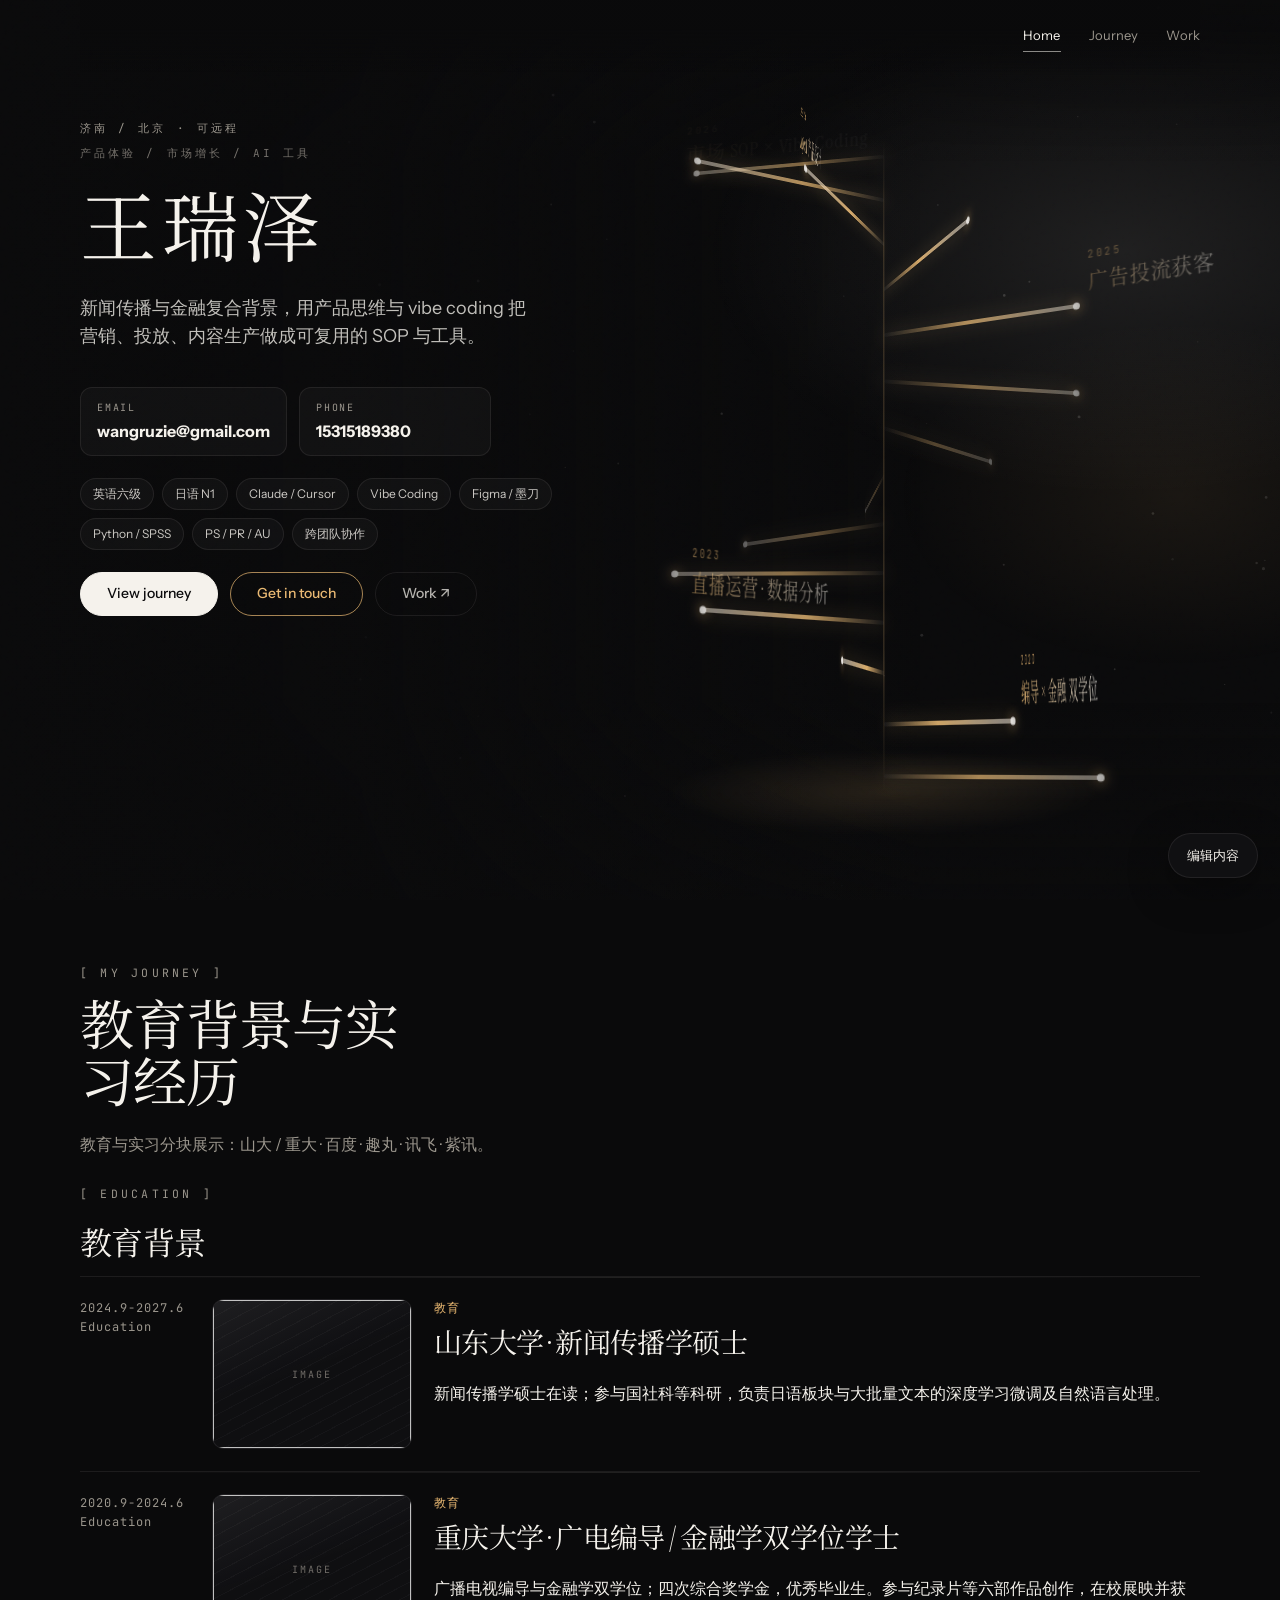
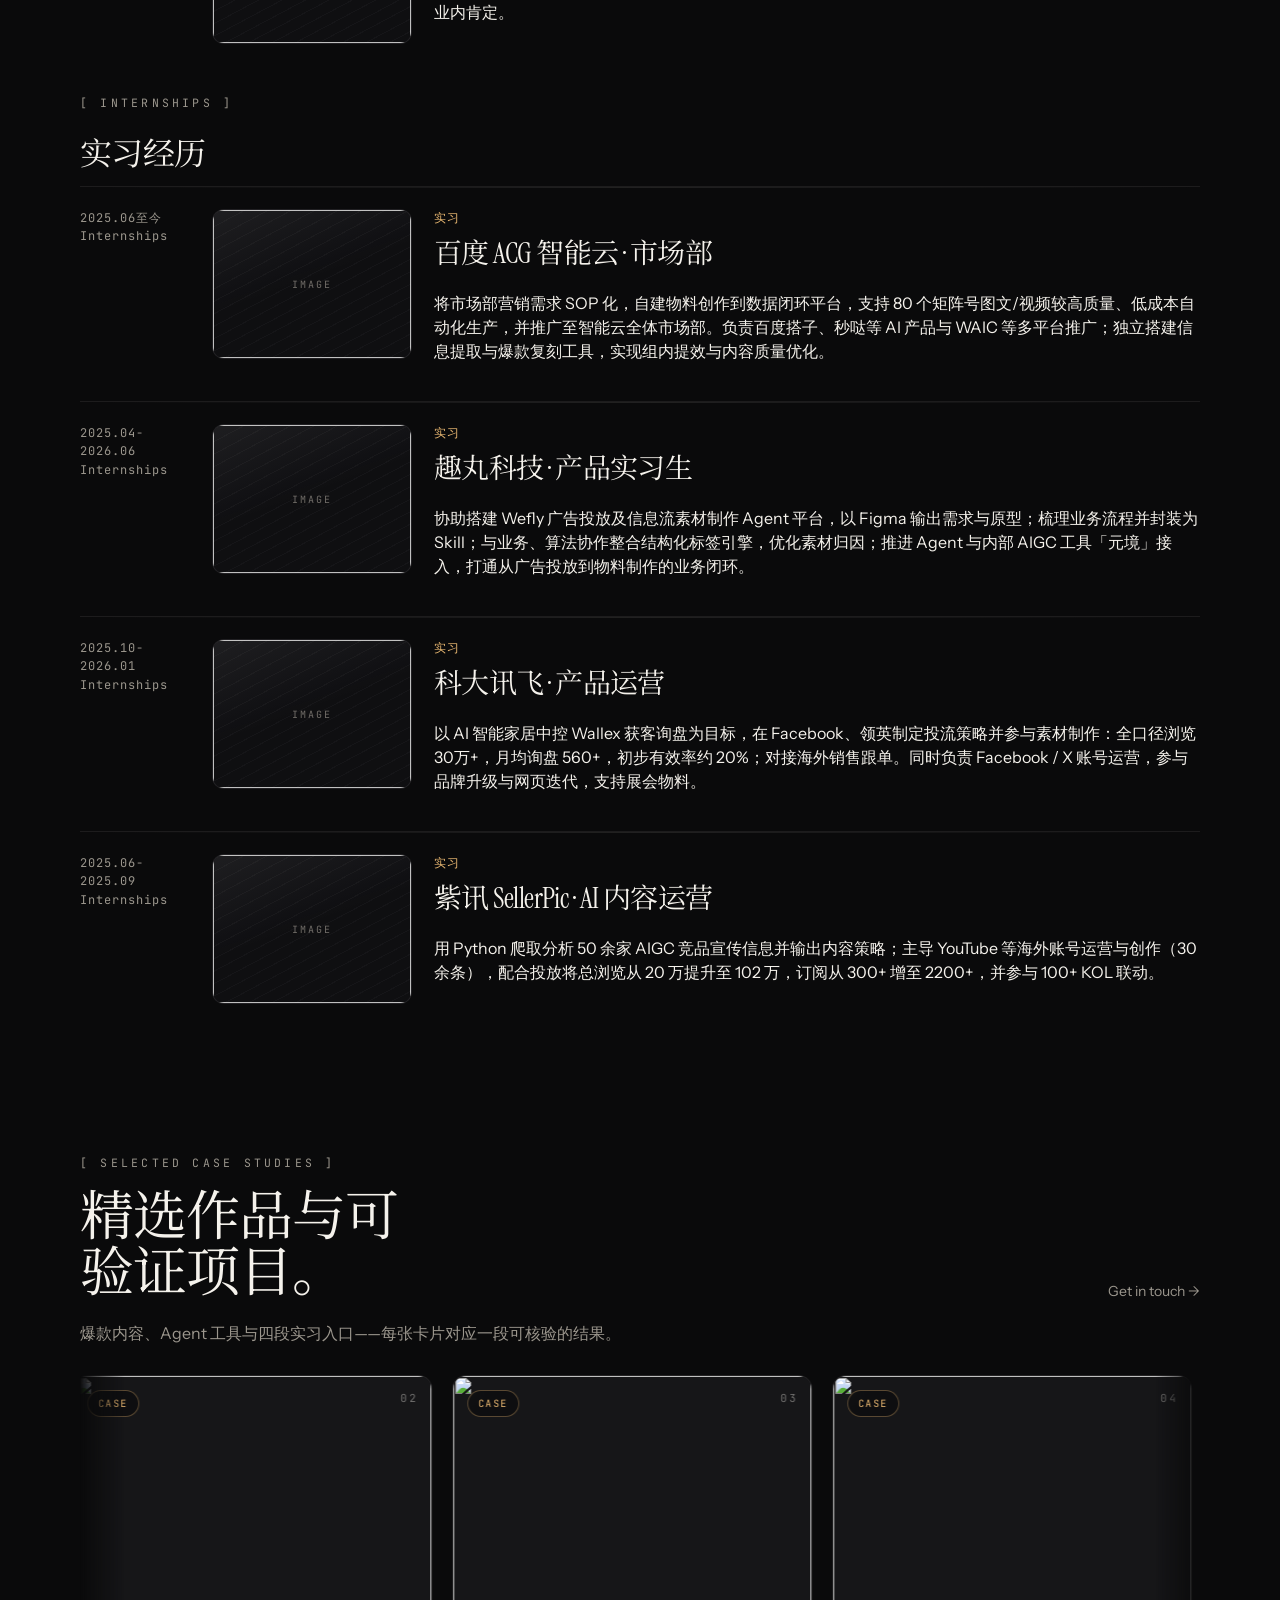
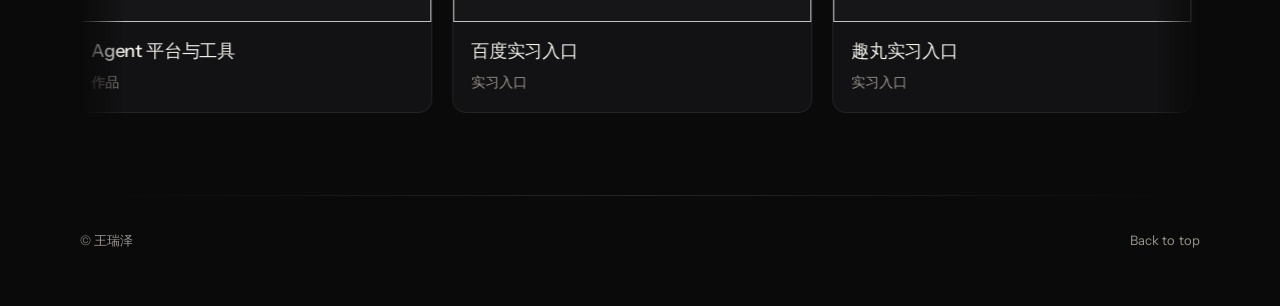
==== index.html @ 206a521f "Polish card hierarchy and streamline portfolio chrome. Simplify work cards to keep only title and ro" ====
<!doctype html>
<html lang="zh-CN">
  <head>
    <meta charset="utf-8">
    <meta name="viewport" content="width=device-width, initial-scale=1">
    <title>王瑞泽 · Portfolio</title>
    <meta name="description" content="王瑞泽个人简历与精选作品 — 产品 / 市场 / AI 内容。">
    <link rel="icon" type="image/png" href="assets/logo/wd-logo.png">
    <link rel="preconnect" href="https://fonts.googleapis.com">
    <link rel="preconnect" href="https://fonts.gstatic.com" crossorigin>
    <link href="https://fonts.googleapis.com/css2?family=Instrument+Sans:wght@400;500;600&family=Instrument+Serif:ital@0;1&family=JetBrains+Mono:wght@400;500&family=Noto+Serif+SC:wght@400;500;600&display=swap" rel="stylesheet">
    <link rel="stylesheet" href="assets/css/surendar.css?v=20260720-r7">
  </head>
  <body class="sx-skin">
    <div class="sx-grain" aria-hidden="true"></div>
    <div class="sx-mist" data-parallax-mist aria-hidden="true"></div>
    <canvas class="sx-dust" data-dust-canvas aria-hidden="true"></canvas>

    <a class="sx-skip" href="#main">Skip to content</a>

    <header class="sx-header">
      <nav class="sx-nav" aria-label="Primary" data-primary-nav>
        <a href="#home">Home</a>
        <a href="#journey" data-nav-module="journey">Journey</a>
        <a href="#work" data-nav-module="work">Work</a>
      </nav>
    </header>

    <main id="main">
      <section class="sx-hero" id="home" data-hero-stage data-module="home">
        <div class="sx-hero-field" aria-hidden="true">
          <div class="sx-hero-fade"></div>
          <div class="sx-spiral" data-spiral></div>
        </div>

        <div class="sx-hero-inner">
          <div class="sx-hero-copy">
            <div class="sx-meta hero-in" style="--i:0">
              <span class="sx-eyebrow" data-site-location data-edit-text="location">济南 / 北京 · 可远程</span>
              <span class="sx-eyebrow sx-eyebrow-faint" data-site-focus data-edit-text="focus">产品体验 / 市场增长 / AI 工具</span>
            </div>
            <h1 class="sx-name is-single hero-in" style="--i:1" data-hero-name>
              <span class="sx-name-line is-bright" data-name-first data-edit-text="nameFirst">王瑞泽</span>
            </h1>
            <p class="sx-lead hero-in" style="--i:2" data-site-intro data-edit-text="intro">
              新闻传播与金融复合背景，用产品思维与 vibe coding 把营销、投放、内容生产做成可复用的 SOP 与工具。
            </p>
            <div class="sx-hero-contact hero-in" style="--i:3">
              <a class="sx-contact-chip" data-mail-card href="mailto:wangruzie@gmail.com">
                <span>Email</span>
                <strong data-site-email data-edit-text="email">wangruzie@gmail.com</strong>
              </a>
              <a class="sx-contact-chip" data-phone-card href="tel:15315189380">
                <span>Phone</span>
                <strong data-site-phone data-edit-text="phone">15315189380</strong>
              </a>
            </div>
            <div class="sx-hero-skills hero-in" style="--i:4">
              <div class="sx-tags" data-resume-tags></div>
            </div>
            <div class="sx-cta-row hero-in" style="--i:5">
              <a class="sx-btn primary" href="#journey">View journey</a>
              <a class="sx-btn gold" href="mailto:wangruzie@gmail.com" data-mail-cta>Get in touch</a>
              <a class="sx-btn ghost" href="#work">Work ↗</a>
            </div>
          </div>
        </div>
      </section>

      <section class="sx-section" id="journey" data-module="journey">
        <div class="sx-section-head reveal">
          <p class="sx-bracket">[ My journey ]</p>
          <h2 class="sx-h2">教育背景与实习经历</h2>
          <p class="sx-section-lead">教育与实习分块展示：山大 / 重大 · 百度 · 趣丸 · 讯飞 · 紫讯。</p>
        </div>

        <div class="journey-block reveal" data-journey-block="education">
          <div class="journey-block-head">
            <p class="sx-bracket">[ Education ]</p>
            <h3 class="journey-block-title">教育背景</h3>
          </div>
          <ol class="sx-journey" data-journey="education"></ol>
        </div>

        <div class="journey-block reveal delay-1" data-journey-block="experience">
          <div class="journey-block-head">
            <p class="sx-bracket">[ Internships ]</p>
            <h3 class="journey-block-title">实习经历</h3>
          </div>
          <ol class="sx-journey" data-journey="experience"></ol>
        </div>
      </section>

      <section class="sx-section" id="work" data-module="work">
        <div class="sx-section-head reveal">
          <p class="sx-bracket">[ Selected case studies ]</p>
          <div class="sx-section-head-row">
            <h2 class="sx-h2" data-edit-text="workTitle">精选作品与可验证项目。</h2>
            <a class="sx-text-link" href="mailto:wangruzie@gmail.com" data-mail-cta>Get in touch →</a>
          </div>
          <p class="sx-section-lead" data-edit-text="workLead">
            爆款内容、Agent 工具与四段实习入口——每张卡片对应一段可核验的结果。
          </p>
        </div>
        <div class="case-marquee" data-case-marquee>
          <div class="case-grid case-track" data-case-grid></div>
        </div>
        <div class="case-edit-bar" data-case-edit-bar hidden>
          <button type="button" class="edit-fab" data-add-case>+ 新增项目卡片</button>
        </div>
      </section>
    </main>

    <footer class="sx-footer">
      <span>© <span data-site-name>王瑞泽</span></span>
      <a href="#home">Back to top</a>
    </footer>

    <input type="file" accept="image/*" hidden data-file-input>

    <script src="https://cdn.jsdelivr.net/npm/lenis@1.1.18/dist/lenis.min.js"></script>
    <script src="assets/js/data.js?v=20260720-r8"></script>
    <script src="assets/js/editor.js?v=20260720-r8"></script>
    <script src="assets/js/spiral-hero.js?v=20260720-r8"></script>
    <script src="assets/js/surendar.js?v=20260720-r8"></script>
  </body>
</html>
---- assets/css/surendar.css ----
/* Surendar Selvaraj — high-fidelity dark editorial resume shell */
:root {
  --sx-bg: #0a0a0b;
  --sx-bg-elev: #121214;
  --sx-fg: #f5f2ec;
  --sx-fg-dim: #8a8680;
  --sx-muted: #9b968d;
  --sx-line: rgba(245, 242, 236, 0.08);
  --sx-gold: #e9b872;
  --sx-ease: cubic-bezier(0.22, 1, 0.36, 1);
  --sx-sans: "Instrument Sans", ui-sans-serif, system-ui, sans-serif;
  --sx-serif: "Instrument Serif", "Noto Serif SC", "Songti SC", Georgia, serif;
  --sx-serif-cn: "Instrument Serif", "Noto Serif SC", "Songti SC", serif;
  --sx-mono: "JetBrains Mono", ui-monospace, monospace;
  --max: 1120px;
}

* { box-sizing: border-box; }

html {
  scroll-behavior: smooth;
  background: var(--sx-bg);
}

body.sx-skin {
  margin: 0;
  min-height: 100vh;
  color: var(--sx-fg);
  font-family: var(--sx-sans);
  font-size: 16px;
  line-height: 1.5;
  background: var(--sx-bg);
  overflow-x: hidden;
}

.sx-grain {
  position: fixed;
  inset: 0;
  pointer-events: none;
  z-index: 2;
  opacity: 0.045;
  background-image: url("data:image/svg+xml,%3Csvg viewBox='0 0 200 200' xmlns='http://www.w3.org/2000/svg'%3E%3Cfilter id='n'%3E%3CfeTurbulence type='fractalNoise' baseFrequency='0.85' numOctaves='4' stitchTiles='stitch'/%3E%3C/filter%3E%3Crect width='100%25' height='100%25' filter='url(%23n)'/%3E%3C/svg%3E");
  mix-blend-mode: overlay;
}

.sx-mist {
  position: fixed;
  inset: 0;
  pointer-events: none;
  z-index: 0;
  background:
    radial-gradient(ellipse 55% 45% at 88% 28%, rgba(245, 242, 236, 0.09), transparent 60%),
    radial-gradient(ellipse 40% 35% at 92% 55%, rgba(233, 184, 114, 0.07), transparent 55%);
}

.sx-dust {
  position: fixed;
  inset: 0;
  width: 100%;
  height: 100%;
  pointer-events: none;
  z-index: 1;
  opacity: 0.55;
}

.sx-skip {
  position: absolute;
  left: -999px;
  top: 0;
  background: var(--sx-fg);
  color: #111;
  padding: 8px 12px;
  z-index: 100;
}
.sx-skip:focus { left: 12px; top: 12px; }

.sx-header {
  position: fixed;
  inset: 0 0 auto 0;
  z-index: 40;
  display: flex;
  align-items: center;
  justify-content: flex-end;
  gap: 24px;
  width: min(var(--max), calc(100vw - 64px));
  margin: 0 auto;
  padding: 26px 0;
  background: linear-gradient(180deg, rgba(10, 10, 11, 0.94) 40%, rgba(10, 10, 11, 0));
  pointer-events: none;
}

.sx-header > * { pointer-events: auto; }

.sx-nav {
  display: flex;
  gap: 28px;
}

.sx-nav a,
.sx-footer a {
  color: var(--sx-muted);
  text-decoration: none;
  font-size: 13px;
  letter-spacing: 0.01em;
  transition: color 220ms var(--sx-ease);
}

.sx-nav a {
  position: relative;
}

.sx-nav a::after {
  content: "";
  position: absolute;
  left: 0;
  right: 0;
  bottom: -6px;
  height: 1px;
  background: currentColor;
  transform: scaleX(0);
  transform-origin: left center;
  transition: transform 320ms var(--sx-ease);
  opacity: 0.55;
}

.sx-nav a:hover,
.sx-footer a:hover,
.sx-nav a.is-active {
  color: var(--sx-fg);
}

.sx-nav a:hover::after,
.sx-nav a.is-active::after {
  transform: scaleX(1);
}

main { position: relative; z-index: 1; }

/* —— Hero (full-bleed Surendar field) —— */
.sx-hero {
  position: relative;
  width: 100%;
  min-height: 100vh;
  min-height: 100dvh;
  padding: 0;
  display: block;
  overflow: hidden;
}

.sx-hero-field {
  position: absolute;
  inset: 0;
  z-index: 0;
  pointer-events: none;
}

.sx-hero-canvas,
.sx-hero-photo,
.sx-hero-fade {
  position: absolute;
  inset: 0;
  width: 100%;
  height: 100%;
}

.sx-hero-canvas {
  z-index: 1;
}

.sx-hero-photo {
  z-index: 2;
  opacity: 0;
  background-size: cover;
  background-position: 68% 40%;
  filter: grayscale(0.2) contrast(1.08);
  pointer-events: none;
}

.sx-hero-lens {
  position: absolute;
  left: 0;
  top: 0;
  z-index: 3;
  border-radius: 50%;
  border: 1.5px solid var(--sx-gold);
  box-shadow:
    0 0 0 1px rgba(10, 10, 11, 0.35),
    0 0 36px rgba(233, 184, 114, 0.22);
  opacity: 0;
  pointer-events: none;
  will-change: transform, width, height, opacity;
}

.sx-hero-fade {
  z-index: 4;
  background:
    linear-gradient(90deg, var(--sx-bg) 0%, rgba(10, 10, 11, 0.88) 28%, rgba(10, 10, 11, 0.35) 52%, transparent 72%),
    linear-gradient(180deg, rgba(10, 10, 11, 0.5) 0%, transparent 18%, transparent 78%, rgba(10, 10, 11, 0.55) 100%);
  pointer-events: none;
}

/* —— Spiral staircase hero object —— */
.sx-spiral {
  position: absolute;
  right: 4vw;
  top: 50%;
  transform: translateY(-50%);
  width: min(54vw, 760px);
  height: min(90vh, 880px);
  z-index: 5;
  perspective: 1400px;
  pointer-events: none;
}

body.is-editing .sx-spiral {
  pointer-events: auto;
  z-index: 8;
}

.spiral-scene {
  position: absolute;
  inset: 0;
  transform-style: preserve-3d;
  transform: rotateX(12deg);
}

.spiral-axis {
  position: absolute;
  left: 50%;
  top: 9%;
  bottom: 9%;
  width: 1px;
  transform: translateX(-0.5px);
  background: linear-gradient(180deg, transparent, rgba(233, 184, 114, 0.35) 18%, rgba(233, 184, 114, 0.35) 82%, transparent);
}

.spiral-base {
  position: absolute;
  left: 50%;
  bottom: 4%;
  width: 62%;
  height: 10%;
  transform: translateX(-50%);
  border-radius: 50%;
  background: radial-gradient(ellipse at center, rgba(233, 184, 114, 0.12), transparent 68%);
  filter: blur(2px);
}

.spiral-step {
  position: absolute;
  left: 50%;
  top: 50%;
  transform-style: preserve-3d;
  transform-origin: left center;
  will-change: transform, opacity;
}

.spiral-tread {
  position: relative;
  width: clamp(120px, 13vw, 180px);
  height: 4px;
  border-radius: 3px;
  background: linear-gradient(90deg, rgba(245, 242, 236, 0.05), rgba(233, 184, 114, 0.92) 45%, rgba(245, 242, 236, 0.55));
  box-shadow: 0 0 18px rgba(233, 184, 114, 0.3);
}

.spiral-tread::after {
  content: "";
  position: absolute;
  right: -3px;
  top: 50%;
  width: 7px;
  height: 7px;
  border-radius: 50%;
  transform: translateY(-50%);
  background: rgba(245, 242, 236, 0.9);
  box-shadow: 0 0 12px rgba(233, 184, 114, 0.8);
}

.spiral-label {
  position: absolute;
  bottom: 8px;
  margin-left: 12px;
  display: grid;
  gap: 3px;
  white-space: nowrap;
  transform-origin: left bottom;
  will-change: transform, opacity;
  pointer-events: none;
}

body.is-editing .spiral-label {
  pointer-events: auto;
  cursor: text;
}

body.is-editing [data-edit-keyword] {
  outline: 1px dashed rgba(233, 184, 114, 0.45);
  outline-offset: 3px;
  border-radius: 4px;
  min-width: 1.5em;
  caret-color: var(--sx-gold);
}

.spiral-year {
  font-family: var(--sx-mono);
  font-size: 11px;
  letter-spacing: 0.24em;
  color: var(--sx-gold);
}

.spiral-word {
  font-family: var(--sx-serif-cn);
  font-size: clamp(16px, 1.7vw, 22px);
  letter-spacing: 0.04em;
  color: var(--sx-fg);
}

/* —— Keyword FX (ported from vue-bits) —— */
/* ShinyText: gold shine sweep */
.fx-shiny {
  background-image: linear-gradient(120deg, rgba(245, 242, 236, 0.55) 0%, rgba(245, 242, 236, 0.55) 38%, #ffe9c4 50%, rgba(245, 242, 236, 0.55) 62%, rgba(245, 242, 236, 0.55) 100%);
  background-size: 200% auto;
  -webkit-background-clip: text;
  background-clip: text;
  -webkit-text-fill-color: transparent;
  color: transparent;
  animation: fx-shine 3.2s linear infinite;
  animation-delay: calc(var(--fx-i, 0) * 0.35s);
}

@keyframes fx-shine {
  0% { background-position: 150% center; }
  100% { background-position: -50% center; }
}

/* BlurText: staggered blur-in (triggered by .is-in from JS) */
.fx-blur {
  opacity: 0;
  filter: blur(10px);
  transform: translateY(-10px);
  transition: opacity 700ms var(--sx-ease), filter 700ms var(--sx-ease), transform 700ms var(--sx-ease);
}
.fx-blur.is-in {
  opacity: 1;
  filter: blur(0);
  transform: translateY(0);
}

/* DecryptedText: scramble handled in JS; keep mono-ish rhythm while decoding */
.fx-decrypt {
  font-variant-numeric: tabular-nums;
}

/* GradientText: flowing gradient fill */
.fx-gradient {
  background-image: linear-gradient(90deg, #e9b872, #f5f2ec, #9b968d, #e9b872);
  background-size: 300% 100%;
  -webkit-background-clip: text;
  background-clip: text;
  -webkit-text-fill-color: transparent;
  color: transparent;
  animation: fx-flow 6s linear infinite;
  animation-delay: calc(var(--fx-i, 0) * 0.4s);
}

@keyframes fx-flow {
  0% { background-position: 0% center; }
  100% { background-position: 300% center; }
}

@media (max-width: 900px) {
  .sx-spiral { display: none; }
}

.sx-hero-inner {
  position: relative;
  z-index: 5;
  width: min(var(--max), calc(100vw - 64px));
  margin: 0 auto;
  min-height: auto;
  padding: 120px 0 48px;
  display: flex;
  align-items: center;
  pointer-events: none;
}

.sx-hero-copy {
  max-width: 34rem;
  pointer-events: auto;
}

.sx-meta {
  margin: 0 0 28px;
  display: flex;
  flex-direction: column;
  gap: 8px;
  max-width: 22rem;
}

.sx-eyebrow {
  color: var(--sx-muted);
  font-family: var(--sx-mono);
  font-size: 11px;
  letter-spacing: 0.28em;
  text-transform: uppercase;
  line-height: 1.55;
}

.sx-eyebrow-faint {
  color: rgba(155, 150, 141, 0.72);
}

.sx-name {
  margin: 0 0 24px;
  font-family: var(--sx-serif-cn);
  font-size: clamp(3rem, 7vw, 6.4rem);
  font-weight: 400;
  letter-spacing: -0.02em;
  line-height: 0.92;
}

.sx-name.is-single {
  font-size: clamp(2.9rem, 6vw, 5.6rem);
  letter-spacing: 0.06em;
  line-height: 1.05;
}

.sx-name-line {
  display: block;
}

.sx-name-line.is-bright {
  color: var(--sx-fg);
}

.sx-name-line.is-muted {
  color: var(--sx-muted);
}

.sx-name .char {
  display: inline-block;
  transform: translateY(1em);
  opacity: 0;
  filter: blur(8px);
  transition:
    transform 850ms var(--sx-ease),
    opacity 850ms var(--sx-ease),
    filter 850ms var(--sx-ease);
  transition-delay: calc(var(--char-i, 0) * 45ms + 160ms);
}

.sx-name.is-ready .char {
  transform: none;
  opacity: 1;
  filter: blur(0);
}

.sx-name-line.is-bright .char {
  color: var(--sx-fg);
}

.sx-name-line.is-muted .char {
  color: var(--sx-muted);
}

.sx-lead {
  margin: 0 0 36px;
  max-width: 36rem;
  color: rgba(245, 242, 236, 0.78);
  font-size: 18px;
  line-height: 1.55;
  text-wrap: balance;
}

.sx-upload-hero {
  position: absolute !important;
  right: 24px;
  bottom: 28px;
  left: auto !important;
  transform: none !important;
  pointer-events: auto;
  z-index: 6;
}

.hero-in {
  opacity: 0;
  transform: translateY(28px);
  filter: blur(6px);
  animation: hero-in 0.95s var(--sx-ease) forwards;
  animation-delay: calc(var(--i, 0) * 100ms + 60ms);
}

@keyframes hero-in {
  to {
    opacity: 1;
    transform: none;
    filter: blur(0);
  }
}

.sx-cta-row {
  display: flex;
  flex-wrap: wrap;
  gap: 12px;
  margin-bottom: 28px;
}

.sx-hero-contact {
  display: flex;
  flex-wrap: wrap;
  gap: 12px;
  margin: 0 0 22px;
}

.sx-contact-chip {
  display: grid;
  gap: 4px;
  min-width: 12rem;
  padding: 12px 16px;
  border: 1px solid var(--sx-line);
  border-radius: 12px;
  background: rgba(245, 242, 236, 0.03);
  color: inherit;
  text-decoration: none;
  transition:
    border-color 280ms var(--sx-ease),
    transform 280ms var(--sx-ease),
    background 280ms var(--sx-ease);
}

.sx-contact-chip:hover {
  border-color: rgba(233, 184, 114, 0.45);
  background: rgba(245, 242, 236, 0.05);
  transform: translateY(-2px);
}

.sx-contact-chip span {
  font-family: var(--sx-mono);
  font-size: 10px;
  letter-spacing: 0.18em;
  text-transform: uppercase;
  color: var(--sx-muted);
}

.sx-hero-skills {
  margin: 0 0 22px;
}

.sx-hero-skills .sx-tags {
  gap: 8px;
}

.sx-hero-skills .sx-tags span {
  font-size: 12px;
  color: rgba(245, 242, 236, 0.82);
  border: 1px solid var(--sx-line);
  border-radius: 999px;
  padding: 6px 12px;
  background: rgba(245, 242, 236, 0.03);
}

.sx-btn {
  display: inline-flex;
  align-items: center;
  justify-content: center;
  min-height: 44px;
  padding: 0 26px;
  border-radius: 999px;
  border: 1px solid var(--sx-line);
  text-decoration: none;
  font-size: 14px;
  font-weight: 500;
  color: var(--sx-fg);
  transition:
    transform 280ms var(--sx-ease),
    background 280ms var(--sx-ease),
    border-color 280ms var(--sx-ease),
    box-shadow 280ms var(--sx-ease),
    color 280ms var(--sx-ease);
}
.sx-btn:hover { transform: translateY(-2px); }
.sx-btn.primary {
  background: var(--sx-fg);
  color: var(--sx-bg);
  border-color: var(--sx-fg);
}
.sx-btn.primary:hover { box-shadow: 0 10px 30px rgba(245, 242, 236, 0.12); }
.sx-btn.gold {
  color: var(--sx-gold);
  border-color: rgba(233, 184, 114, 0.7);
}
.sx-btn.gold:hover {
  background: rgba(233, 184, 114, 0.08);
}
.sx-btn.ghost { color: rgba(245, 242, 236, 0.72); }

.sx-scroll-hint {
  display: inline-flex;
  align-items: center;
  gap: 12px;
  color: var(--sx-muted);
  text-decoration: none;
  font-size: 12px;
  letter-spacing: 0.04em;
  transition: color 200ms var(--sx-ease);
}
.sx-scroll-hint:hover { color: var(--sx-fg); }

.sx-scroll-line {
  display: block;
  width: 1px;
  height: 36px;
  background: linear-gradient(180deg, var(--sx-fg), transparent);
  opacity: 0.45;
  animation: sx-pulse 2.4s var(--sx-ease) infinite;
}

@keyframes sx-pulse {
  0%, 100% { opacity: 0.25; transform: scaleY(0.85); }
  50% { opacity: 0.7; transform: scaleY(1); }
}

.sx-hero-visual {
  position: relative;
  min-height: 560px;
  margin-right: max(-8vw, calc((100vw - var(--max)) / -2 - 24px));
  display: grid;
  place-items: center;
}

.sx-portrait {
  position: relative;
  width: min(100%, 560px);
  aspect-ratio: 1 / 1.05;
  border-radius: 0;
  overflow: visible;
  border: 0;
  background: transparent;
  cursor: crosshair;
  touch-action: none;
  mask-image: radial-gradient(ellipse 62% 68% at 50% 46%, #000 28%, transparent 78%);
  -webkit-mask-image: radial-gradient(ellipse 62% 68% at 50% 46%, #000 28%, transparent 78%);
}

.sx-dither {
  isolation: isolate;
}

.sx-hero-canvas {
  position: absolute;
  inset: 0;
  width: 100%;
  height: 100%;
  z-index: 2;
  pointer-events: none;
}

.sx-hero-photo {
  position: absolute;
  inset: 0;
  z-index: 1;
  opacity: 0;
  background-size: cover;
  background-position: center;
  filter: grayscale(0.25) contrast(1.1);
  transition: opacity 180ms var(--sx-ease);
  pointer-events: none;
}

.sx-hero-source {
  display: none;
}

.sx-hero-lens {
  position: absolute;
  left: 0;
  top: 0;
  z-index: 3;
  border-radius: 50%;
  border: 1.5px solid var(--sx-gold);
  box-shadow:
    0 0 0 1px rgba(10, 10, 11, 0.35),
    0 0 28px rgba(233, 184, 114, 0.22);
  opacity: 0;
  pointer-events: none;
  will-change: transform, width, height, opacity;
}

.sx-portrait img,
.sx-panel-media img {
  position: absolute;
  inset: 0;
  width: 100%;
  height: 100%;
  object-fit: cover;
  filter: contrast(1.12) grayscale(0.28);
}

.sx-portrait-placeholder {
  position: absolute;
  inset: 0;
  background:
    radial-gradient(circle at 52% 38%, rgba(245, 242, 236, 0.32), transparent 32%),
    radial-gradient(circle at 42% 68%, rgba(233, 184, 114, 0.16), transparent 38%),
    repeating-radial-gradient(circle at 50% 46%, rgba(245, 242, 236, 0.2) 0 1px, transparent 1px 3px);
  mask-image: radial-gradient(ellipse 70% 78% at 50% 42%, #000 22%, transparent 72%);
  animation: sx-drift 12s ease-in-out infinite alternate;
}

@keyframes sx-drift {
  from { transform: scale(1) translate(0, 0); }
  to { transform: scale(1.04) translate(-1.5%, 1%); }
}

.sx-portrait-caption {
  position: relative;
  left: auto;
  bottom: auto;
  margin: 18px 0 0;
  display: grid;
  gap: 4px;
  z-index: 2;
  text-align: center;
  justify-items: center;
  text-shadow: none;
}

.sx-portrait-caption strong {
  font-family: var(--sx-serif-cn);
  font-size: 18px;
  font-weight: 400;
  letter-spacing: -0.02em;
}

.sx-portrait-caption em {
  font-style: normal;
  color: rgba(245, 242, 236, 0.7);
  font-size: 13px;
}

.sx-portrait-hint {
  margin: 8px 0 0;
  color: rgba(155, 150, 141, 0.7);
  font-size: 11px;
  letter-spacing: 0.16em;
  text-transform: uppercase;
  text-align: center;
}

/* —— Sections —— */
.sx-section {
  width: min(var(--max), calc(100vw - 64px));
  margin: 0 auto;
  padding: 64px 0;
  border-top: 0;
}

.sx-section-head-row {
  display: flex;
  align-items: flex-end;
  justify-content: space-between;
  gap: 20px;
  flex-wrap: wrap;
}

.sx-text-link {
  position: relative;
  color: var(--sx-muted);
  text-decoration: none;
  font-size: 14px;
  transition: color 240ms var(--sx-ease);
}
.sx-text-link::after {
  content: "";
  position: absolute;
  left: 0;
  right: 0;
  bottom: -3px;
  height: 1px;
  background: currentColor;
  transform: scaleX(0);
  transform-origin: left center;
  transition: transform 300ms var(--sx-ease);
  opacity: 0.5;
}
.sx-text-link:hover {
  color: var(--sx-fg);
}
.sx-text-link:hover::after {
  transform: scaleX(1);
}

.sx-stats {
  padding-top: 40px;
  padding-bottom: 40px;
}

.sx-stats-grid {
  display: grid;
  grid-template-columns: repeat(2, minmax(0, 1fr));
  gap: 48px;
}

.sx-stat-num {
  margin: 0;
  font-family: var(--sx-serif-cn);
  font-size: clamp(48px, 6vw, 72px);
  font-weight: 400;
  letter-spacing: -0.03em;
  line-height: 1;
}

.sx-stat-label {
  margin: 12px 0 8px;
  color: var(--sx-fg);
  font-size: 15px;
  font-weight: 500;
}

.sx-stat-desc {
  margin: 0;
  color: var(--sx-muted);
  font-size: 14px;
  line-height: 1.55;
  max-width: 36ch;
}

.sx-panel.soft {
  background: transparent;
  border-color: transparent;
  border-left: 1px solid rgba(245, 242, 236, 0.12);
  border-radius: 0;
  padding: 8px 0 8px 18px;
}

.sx-bracket {
  margin: 0 0 18px;
  color: var(--sx-muted);
  font-family: var(--sx-mono);
  font-size: 11.5px;
  letter-spacing: 0.28em;
  text-transform: uppercase;
}

.sx-h2 {
  margin: 0;
  font-family: var(--sx-serif-cn);
  font-size: clamp(34px, 5.2vw, 54px);
  font-weight: 400;
  letter-spacing: -0.02em;
  line-height: 1.05;
  max-width: 14ch;
}

.sx-section-lead,
.sx-copy {
  margin: 18px 0 0;
  color: var(--sx-muted);
  font-size: 16px;
  line-height: 1.65;
  max-width: 52ch;
}

/* —— Case studies —— */
.case-grid {
  margin-top: 28px;
  display: grid;
  grid-template-columns: repeat(3, minmax(0, 1fr));
  gap: 20px;
}

/* Auto-scrolling marquee (default). Falls back to grid when few cards
   or prefers-reduced-motion. */
.case-marquee.is-marquee {
  margin-top: 28px;
  overflow: hidden;
  -webkit-mask-image: linear-gradient(90deg, transparent, #000 4%, #000 96%, transparent);
  mask-image: linear-gradient(90deg, transparent, #000 4%, #000 96%, transparent);
}

.case-marquee.is-marquee .case-grid {
  margin-top: 0;
  display: flex;
  gap: 20px;
  width: max-content;
  will-change: transform;
}

.case-marquee.is-marquee .case-card {
  width: min(360px, 78vw);
  flex: 0 0 auto;
}

.case-card {
  position: relative;
  display: block;
  overflow: hidden;
  border-radius: 14px;
  border: 1px solid var(--sx-line);
  background: var(--sx-bg-elev);
  color: inherit;
  text-decoration: none;
  transition: border-color 320ms var(--sx-ease), transform 360ms var(--sx-ease);
}

.case-badge {
  position: absolute;
  top: 14px;
  left: 14px;
  z-index: 2;
  font-family: var(--sx-mono);
  font-size: 10px;
  letter-spacing: 0.14em;
  text-transform: uppercase;
  color: var(--sx-gold);
  border: 1px solid rgba(233, 184, 114, 0.35);
  border-radius: 999px;
  padding: 5px 10px;
  background: rgba(10, 10, 11, 0.55);
  backdrop-filter: blur(8px);
}

.case-body h3 {
  margin: 0;
  font-family: var(--sx-sans);
  font-size: 18px;
  font-weight: 500;
  letter-spacing: -0.01em;
  line-height: 1.3;
}

.case-meta {
  margin: 0;
  color: var(--sx-muted);
  font-size: 13px;
}

.case-card:hover {
  border-color: rgba(245, 242, 236, 0.22);
  transform: translateY(-4px);
}

.case-card.is-static { cursor: default; }

.case-media {
  position: relative;
  aspect-ratio: 16 / 11;
  background: #161618;
  overflow: hidden;
}

.case-media img {
  width: 100%;
  height: 100%;
  object-fit: cover;
  display: block;
  transition: transform 700ms var(--sx-ease), filter 700ms var(--sx-ease);
}

.case-card:hover .case-media img {
  transform: scale(1.05);
  filter: brightness(1.04);
}

.case-media-ph {
  position: absolute;
  inset: 0;
  background:
    linear-gradient(135deg, #1a1a1c, #0e0e10 55%, #1c1814);
}

.case-media-ph::after {
  content: "";
  position: absolute;
  inset: 18% 22%;
  border: 1px dashed rgba(245, 242, 236, 0.18);
  border-radius: 8px;
}

.case-body {
  position: relative;
  padding: 18px 18px 20px;
  display: grid;
  gap: 8px;
}

.case-index {
  position: absolute;
  top: 14px;
  right: 14px;
  z-index: 2;
  color: rgba(245, 242, 236, 0.42);
  font-family: var(--sx-mono);
  font-size: 11px;
  letter-spacing: 0.12em;
}

.case-body h3 {
  margin: 0;
  font-family: var(--sx-sans);
  font-size: 18px;
  font-weight: 500;
  letter-spacing: -0.01em;
  line-height: 1.3;
}

.case-meta {
  margin: 0;
  color: var(--sx-muted);
  font-size: 13px;
}

.case-body p {
  margin: 0;
  color: var(--sx-muted);
  font-size: 13.5px;
  line-height: 1.55;
}

.case-tags {
  display: flex;
  flex-wrap: wrap;
  gap: 8px;
  margin-top: 6px;
}

.case-tags span {
  font-size: 11px;
  letter-spacing: 0.06em;
  text-transform: uppercase;
  color: rgba(245, 242, 236, 0.55);
  border: 1px solid var(--sx-line);
  border-radius: 999px;
  padding: 4px 10px;
}

.case-upload {
  position: absolute;
  top: 10px;
  right: 10px;
  z-index: 3;
}

.case-remove {
  position: absolute;
  top: 10px;
  left: 10px;
  z-index: 4;
  display: none;
  width: 32px;
  height: 32px;
  align-items: center;
  justify-content: center;
  border: 1px solid rgba(245, 242, 236, 0.25);
  border-radius: 999px;
  background: rgba(10, 10, 11, 0.72);
  color: var(--sx-fg);
  font-size: 18px;
  line-height: 1;
  cursor: pointer;
}

body.is-editing .case-remove { display: inline-flex; }

.case-edit-bar {
  margin-top: 18px;
  display: flex;
  justify-content: flex-start;
}

/* —— About —— */
.sx-about-grid {
  display: grid;
  grid-template-columns: minmax(0, 1.1fr) minmax(0, 0.9fr);
  gap: 48px;
  align-items: start;
}

.sx-about-side {
  display: grid;
  gap: 16px;
}

.sx-panel {
  padding: 20px 22px;
  border: 1px solid var(--sx-line);
  border-radius: 14px;
  background: rgba(18, 18, 20, 0.55);
}

.sx-panel p:last-child { margin: 0; color: rgba(245, 242, 236, 0.86); }

.sx-tags {
  display: flex;
  flex-wrap: wrap;
  gap: 8px;
}

.sx-tags span {
  font-size: 12px;
  color: rgba(245, 242, 236, 0.78);
  border: 1px solid var(--sx-line);
  border-radius: 999px;
  padding: 6px 12px;
  transition:
    border-color 240ms var(--sx-ease),
    color 240ms var(--sx-ease),
    background 240ms var(--sx-ease);
}

.sx-tags span:hover {
  color: var(--sx-fg);
  border-color: rgba(233, 184, 114, 0.4);
  background: rgba(233, 184, 114, 0.06);
}

.sx-panel-media {
  position: relative;
  min-height: 180px;
  padding: 0;
  overflow: hidden;
}

.sx-media-ph {
  position: absolute;
  inset: 0;
  background:
    linear-gradient(160deg, rgba(245, 242, 236, 0.06), transparent 45%),
    repeating-linear-gradient(-30deg, transparent, transparent 10px, rgba(245, 242, 236, 0.03) 10px, rgba(245, 242, 236, 0.03) 11px);
}

/* —— Journey —— */
.journey-block {
  margin-top: 28px;
}

.journey-block-head {
  margin-bottom: 4px;
}

.journey-block-title {
  margin: 0;
  font-family: var(--sx-serif-cn);
  font-size: clamp(24px, 3vw, 32px);
  font-weight: 400;
  letter-spacing: -0.02em;
}

.sx-journey {
  list-style: none;
  margin: 8px 0 0;
  padding: 0;
  display: grid;
  gap: 0;
}

.journey-item {
  display: grid;
  grid-template-columns: 110px minmax(160px, 200px) minmax(0, 1fr);
  gap: 22px;
  padding: 22px 0;
  align-items: start;
  border-top: 1px solid rgba(245, 242, 236, 0.08);
  text-decoration: none;
  color: inherit;
}

.journey-media {
  position: relative;
  width: 100%;
  aspect-ratio: 4 / 3;
  border-radius: 12px;
  overflow: hidden;
  border: 1px solid var(--sx-line);
  background: rgba(18, 18, 20, 0.7);
  transition: border-color 280ms var(--sx-ease), transform 320ms var(--sx-ease);
}

.journey-media-img {
  width: 100%;
  height: 100%;
  object-fit: cover;
  display: block;
  transition: transform 700ms var(--sx-ease);
}

.journey-media-ph {
  position: absolute;
  inset: 0;
  background:
    linear-gradient(160deg, rgba(245, 242, 236, 0.07), transparent 48%),
    repeating-linear-gradient(-28deg, transparent, transparent 10px, rgba(245, 242, 236, 0.03) 10px, rgba(245, 242, 236, 0.03) 11px);
}

.journey-media-ph::after {
  content: "Image";
  position: absolute;
  left: 50%;
  top: 50%;
  transform: translate(-50%, -50%);
  font-family: var(--sx-mono);
  font-size: 10px;
  letter-spacing: 0.2em;
  text-transform: uppercase;
  color: rgba(155, 150, 141, 0.7);
}

.journey-upload {
  top: 8px;
  right: 8px;
}

.journey-copy {
  min-width: 0;
}

.journey-item::before {
  content: "";
  position: absolute;
  left: 0;
  right: 0;
  top: 0;
  height: 1px;
  background: linear-gradient(90deg, transparent, rgba(245, 242, 236, 0.1), transparent);
}

.journey-item.is-static { cursor: default; }

.journey-item .year {
  color: var(--sx-muted);
  font-family: var(--sx-mono);
  font-size: 12px;
  letter-spacing: 0.08em;
  line-height: 1.55;
}

.journey-item .role {
  margin: 0 0 6px;
  color: var(--sx-gold);
  font-size: 12px;
  letter-spacing: 0.1em;
  text-transform: uppercase;
}

.journey-item h3 {
  margin: 0 0 8px;
  font-family: var(--sx-serif-cn);
  font-size: 28px;
  font-weight: 400;
  letter-spacing: -0.02em;
}

.journey-item p:last-child {
  margin: 0;
  color: var(--sx-muted);
  max-width: 58ch;
  font-size: 15px;
  line-height: 1.6;
}

/* —— Contact —— */
.sx-contact-grid {
  margin-top: 40px;
  display: grid;
  grid-template-columns: repeat(2, minmax(0, 1fr));
  gap: 16px;
}

.sx-contact-card {
  display: grid;
  gap: 10px;
  padding: 28px 26px;
  border: 1px solid var(--sx-line);
  border-radius: 14px;
  background: var(--sx-bg-elev);
  color: inherit;
  text-decoration: none;
  transition: border-color 200ms var(--sx-ease), transform 200ms var(--sx-ease);
}

.sx-contact-card:not(.is-static):hover {
  border-color: rgba(233, 184, 114, 0.45);
  transform: translateY(-2px);
}

.sx-contact-card > span {
  color: var(--sx-muted);
  font-family: var(--sx-mono);
  font-size: 11px;
  letter-spacing: 0.18em;
  text-transform: uppercase;
}

.sx-contact-card strong {
  font-family: var(--sx-serif);
  font-size: 28px;
  font-weight: 400;
  letter-spacing: -0.02em;
}

.sx-contact-card em {
  font-style: normal;
  color: var(--sx-muted);
  font-size: 13px;
}

.sx-contact-links {
  display: flex;
  flex-wrap: wrap;
  gap: 14px;
  min-height: 34px;
  align-items: center;
}

.sx-contact-links a,
.sx-contact-links span {
  color: var(--sx-fg);
  text-decoration: none;
  font-size: 18px;
}

.sx-footer {
  width: min(var(--max), calc(100vw - 48px));
  margin: 0 auto;
  padding: 36px 0 56px;
  display: flex;
  justify-content: space-between;
  gap: 16px;
  border-top: 0;
  color: var(--sx-muted);
  font-size: 13px;
  position: relative;
}

.sx-footer::before {
  content: "";
  position: absolute;
  left: 0;
  right: 0;
  top: 0;
  height: 1px;
  background: linear-gradient(90deg, transparent, rgba(245, 242, 236, 0.12), transparent);
}

/* —— Reveal —— */
.reveal {
  opacity: 0;
  transform: translateY(28px);
  filter: blur(6px);
  transition:
    opacity 800ms var(--sx-ease),
    transform 800ms var(--sx-ease),
    filter 800ms var(--sx-ease);
}
.reveal.delay-1 { transition-delay: 100ms; }
.reveal.delay-2 { transition-delay: 180ms; }
.reveal.is-visible {
  opacity: 1;
  transform: none;
  filter: blur(0);
}

/* —— Image upload affordance —— */
.sx-upload-btn,
.case-upload {
  appearance: none;
  border: 1px solid var(--sx-line);
  background: rgba(10, 10, 11, 0.72);
  color: var(--sx-fg);
  font: inherit;
  font-size: 11px;
  letter-spacing: 0.06em;
  text-transform: uppercase;
  padding: 8px 12px;
  border-radius: 999px;
  cursor: pointer;
  backdrop-filter: blur(8px);
}

.sx-upload-btn {
  position: absolute;
  left: 50%;
  bottom: 16px;
  transform: translateX(-50%);
  z-index: 5;
}

body.is-editing .sx-upload-btn,
body.is-editing .case-upload { display: inline-flex !important; }

body.is-editing [data-edit-text],
body.is-editing [contenteditable="true"] {
  outline: 1px dashed rgba(233, 184, 114, 0.35);
  outline-offset: 4px;
  border-radius: 4px;
  cursor: text;
}

body.is-editing [data-image-slot] {
  outline: 1px dashed rgba(245, 242, 236, 0.25);
  outline-offset: 4px;
}

body.is-editing .sx-portrait {
  cursor: default;
}

/* —— Link editor + affordance —— */
.work-link-field {
  display: none;
  margin-top: 10px;
  gap: 6px;
}

body.is-editing .work-link-field {
  display: grid;
}

.work-link-field label {
  font-family: var(--sx-mono);
  font-size: 10px;
  letter-spacing: 0.14em;
  text-transform: uppercase;
  color: var(--sx-muted);
}

.work-link-field input {
  width: 100%;
  border: 1px solid var(--sx-line);
  background: rgba(10, 10, 11, 0.65);
  color: var(--sx-fg);
  border-radius: 10px;
  padding: 9px 12px;
  font: inherit;
  font-size: 12px;
}

.work-link-field input:focus {
  outline: 1px solid rgba(233, 184, 114, 0.55);
  outline-offset: 0;
}

.case-card.has-link .case-index::after,
.journey-item.has-link .role::after {
  content: " ↗";
  color: var(--sx-gold);
  font-family: var(--sx-sans);
  letter-spacing: 0;
  text-transform: none;
}

.journey-item {
  transition:
    opacity 280ms var(--sx-ease),
    transform 320ms var(--sx-ease),
    background 320ms var(--sx-ease);
}

.journey-item:hover .journey-media {
  border-color: rgba(233, 184, 114, 0.35);
  transform: translateY(-2px);
}

.journey-item:not(.is-static):hover {
  opacity: 1;
  transform: translateX(6px);
}

.journey-item:hover .journey-media-img {
  transform: scale(1.04);
}

html.lenis,
html.lenis body {
  height: auto;
}

.lenis.lenis-smooth {
  scroll-behavior: auto !important;
}

.sx-mist {
  transition: transform 80ms linear;
  will-change: transform;
}

/* —— Simple editor chrome —— */
.edit-chrome {
  position: fixed;
  right: 22px;
  bottom: 22px;
  z-index: 60;
  display: flex;
  flex-direction: column;
  align-items: flex-end;
  gap: 10px;
}

.edit-panel {
  width: min(280px, calc(100vw - 40px));
  padding: 14px;
  border-radius: 16px;
  background: rgba(18, 18, 20, 0.94);
  border: 1px solid var(--sx-line);
  backdrop-filter: blur(12px);
  box-shadow: 0 16px 48px rgba(0, 0, 0, 0.4);
}

.edit-module-list {
  display: grid;
  gap: 8px;
  margin-top: 12px;
}

.edit-module-item {
  display: flex;
  align-items: center;
  gap: 10px;
  font-size: 13px;
  color: var(--sx-fg);
  cursor: pointer;
}

.edit-module-item input {
  accent-color: var(--sx-gold);
}

.edit-fab {
  appearance: none;
  border: 1px solid var(--sx-line);
  background: rgba(18, 18, 20, 0.92);
  color: var(--sx-fg);
  font: inherit;
  font-size: 13px;
  padding: 12px 18px;
  border-radius: 999px;
  cursor: pointer;
  backdrop-filter: blur(10px);
  box-shadow: 0 12px 40px rgba(0, 0, 0, 0.35);
}

.edit-fab.is-on {
  background: var(--sx-fg);
  color: var(--sx-bg);
  border-color: var(--sx-fg);
}

.edit-hint {
  max-width: none;
  margin: 0;
  padding: 0;
  border: 0;
  background: transparent;
  color: var(--sx-muted);
  font-size: 12px;
  line-height: 1.45;
}

[data-module].is-module-hidden {
  display: none !important;
}

/* —— Responsive —— */
@media (max-width: 980px) {
  .sx-hero-fade {
    background:
      linear-gradient(180deg, rgba(10, 10, 11, 0.55) 0%, transparent 24%, rgba(10, 10, 11, 0.82) 100%),
      linear-gradient(90deg, rgba(10, 10, 11, 0.7) 0%, transparent 70%);
  }
  .sx-name { font-size: clamp(2.6rem, 12vw, 4.2rem); }
  .case-grid { grid-template-columns: 1fr 1fr; }
  .sx-about-grid,
  .sx-stats-grid { grid-template-columns: 1fr; }
  .journey-item { grid-template-columns: 1fr; gap: 14px; }
  .journey-media { max-width: min(100%, 220px); }
}

@media (max-width: 640px) {
  .sx-nav { display: none; }
  .case-grid,
  .sx-contact-grid { grid-template-columns: 1fr; }
  .sx-name { font-size: clamp(2.4rem, 12vw, 3.4rem); }
  .sx-header,
  .sx-hero-inner,
  .sx-section,
  .sx-footer { width: calc(100vw - 32px); }
}

@media (prefers-reduced-motion: reduce) {
  html { scroll-behavior: auto; }
  .reveal,
  .hero-in,
  .sx-name .char {
    opacity: 1 !important;
    transform: none !important;
    filter: none !important;
    animation: none !important;
    transition: none !important;
  }
  .sx-scroll-line,
  .sx-portrait-placeholder {
    animation: none;
  }
  .case-card:hover,
  .sx-btn:hover,
  .journey-item:hover {
    transform: none;
  }
  .sx-mist { transition: none; }
  .sx-dust { display: none; }
}
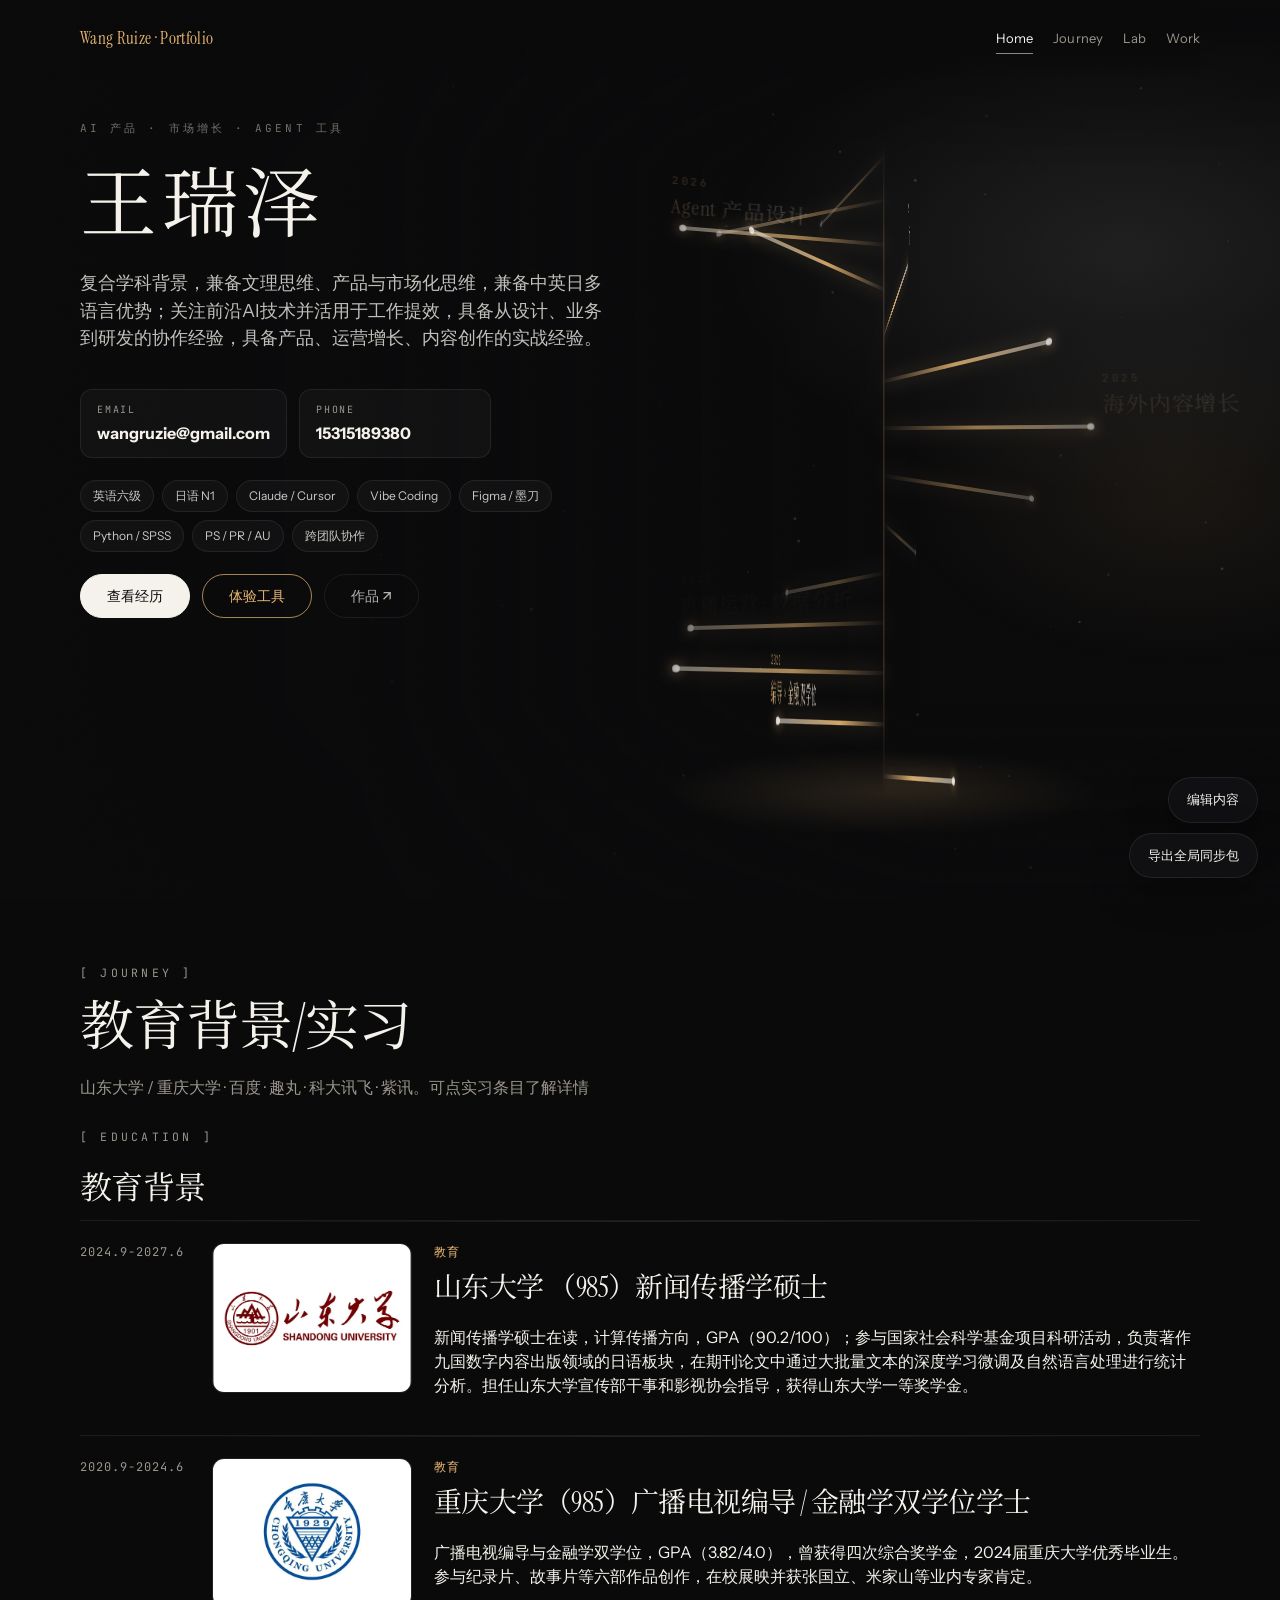
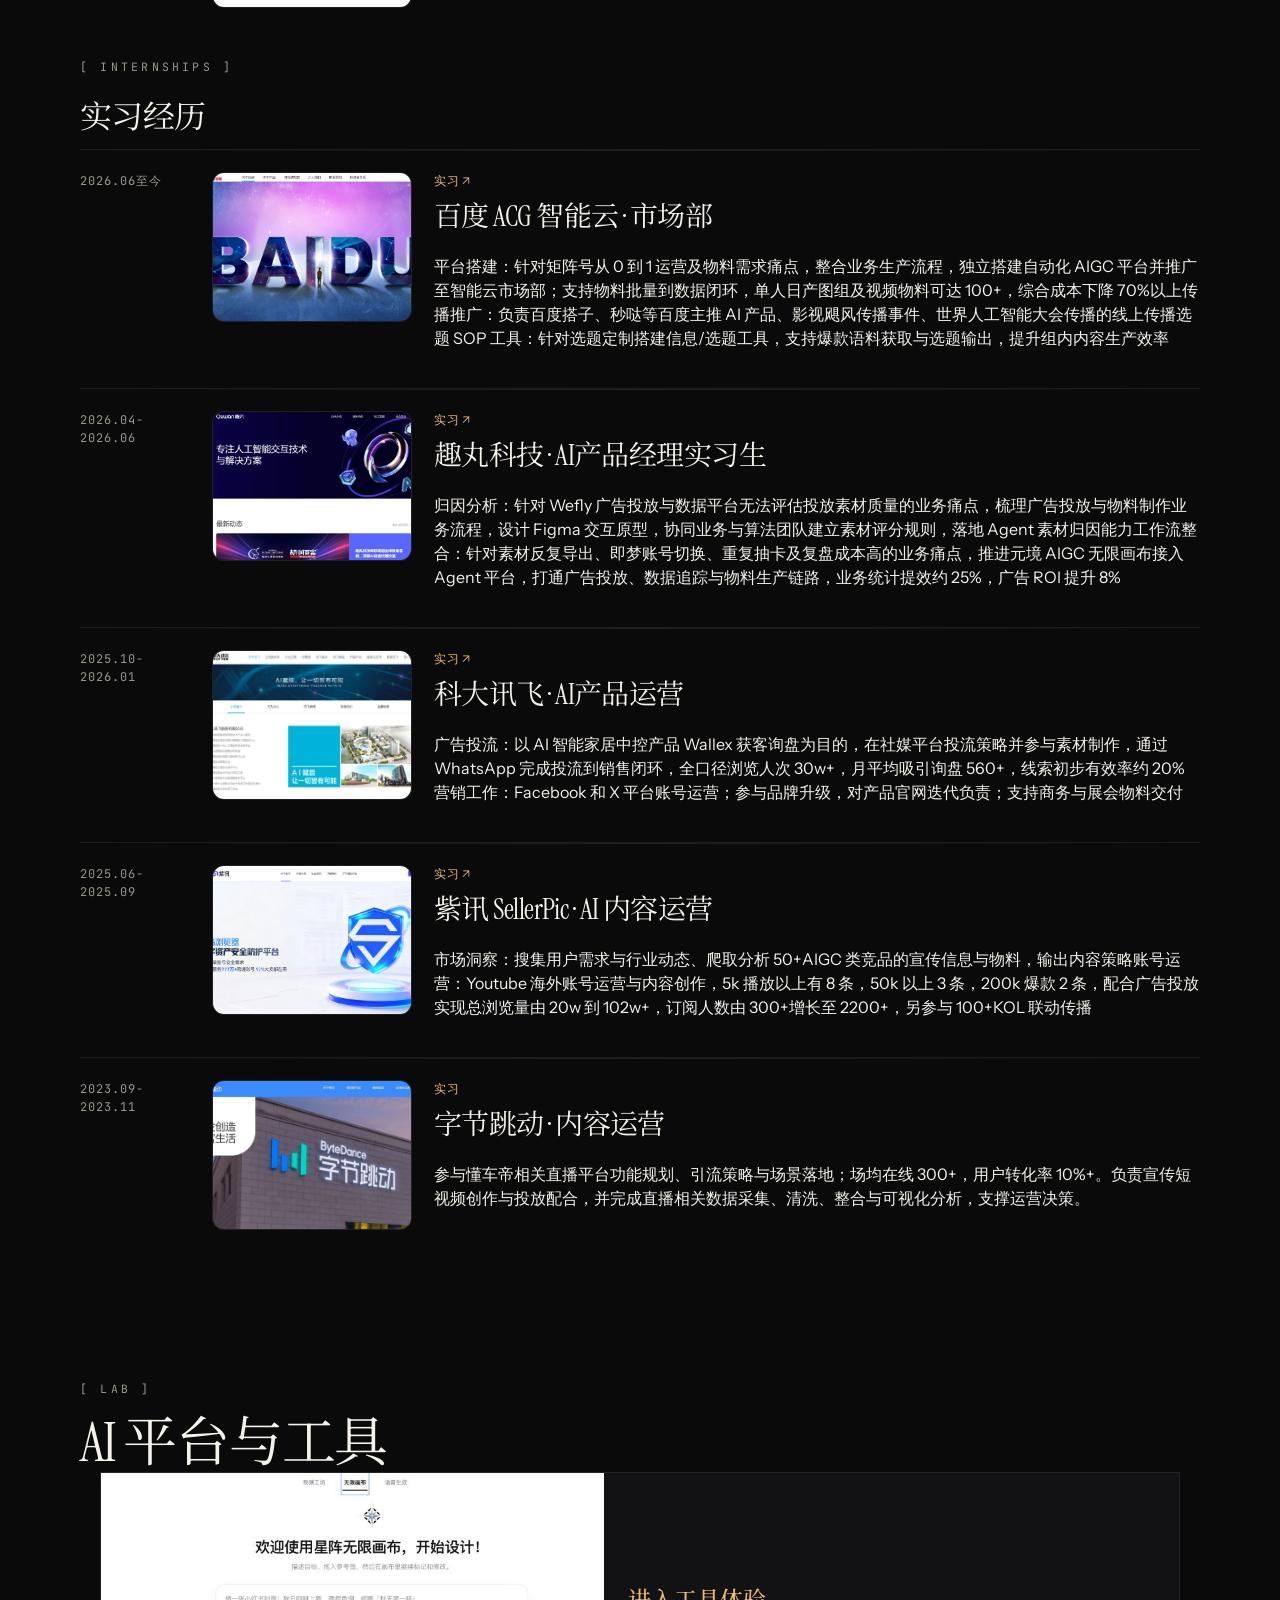
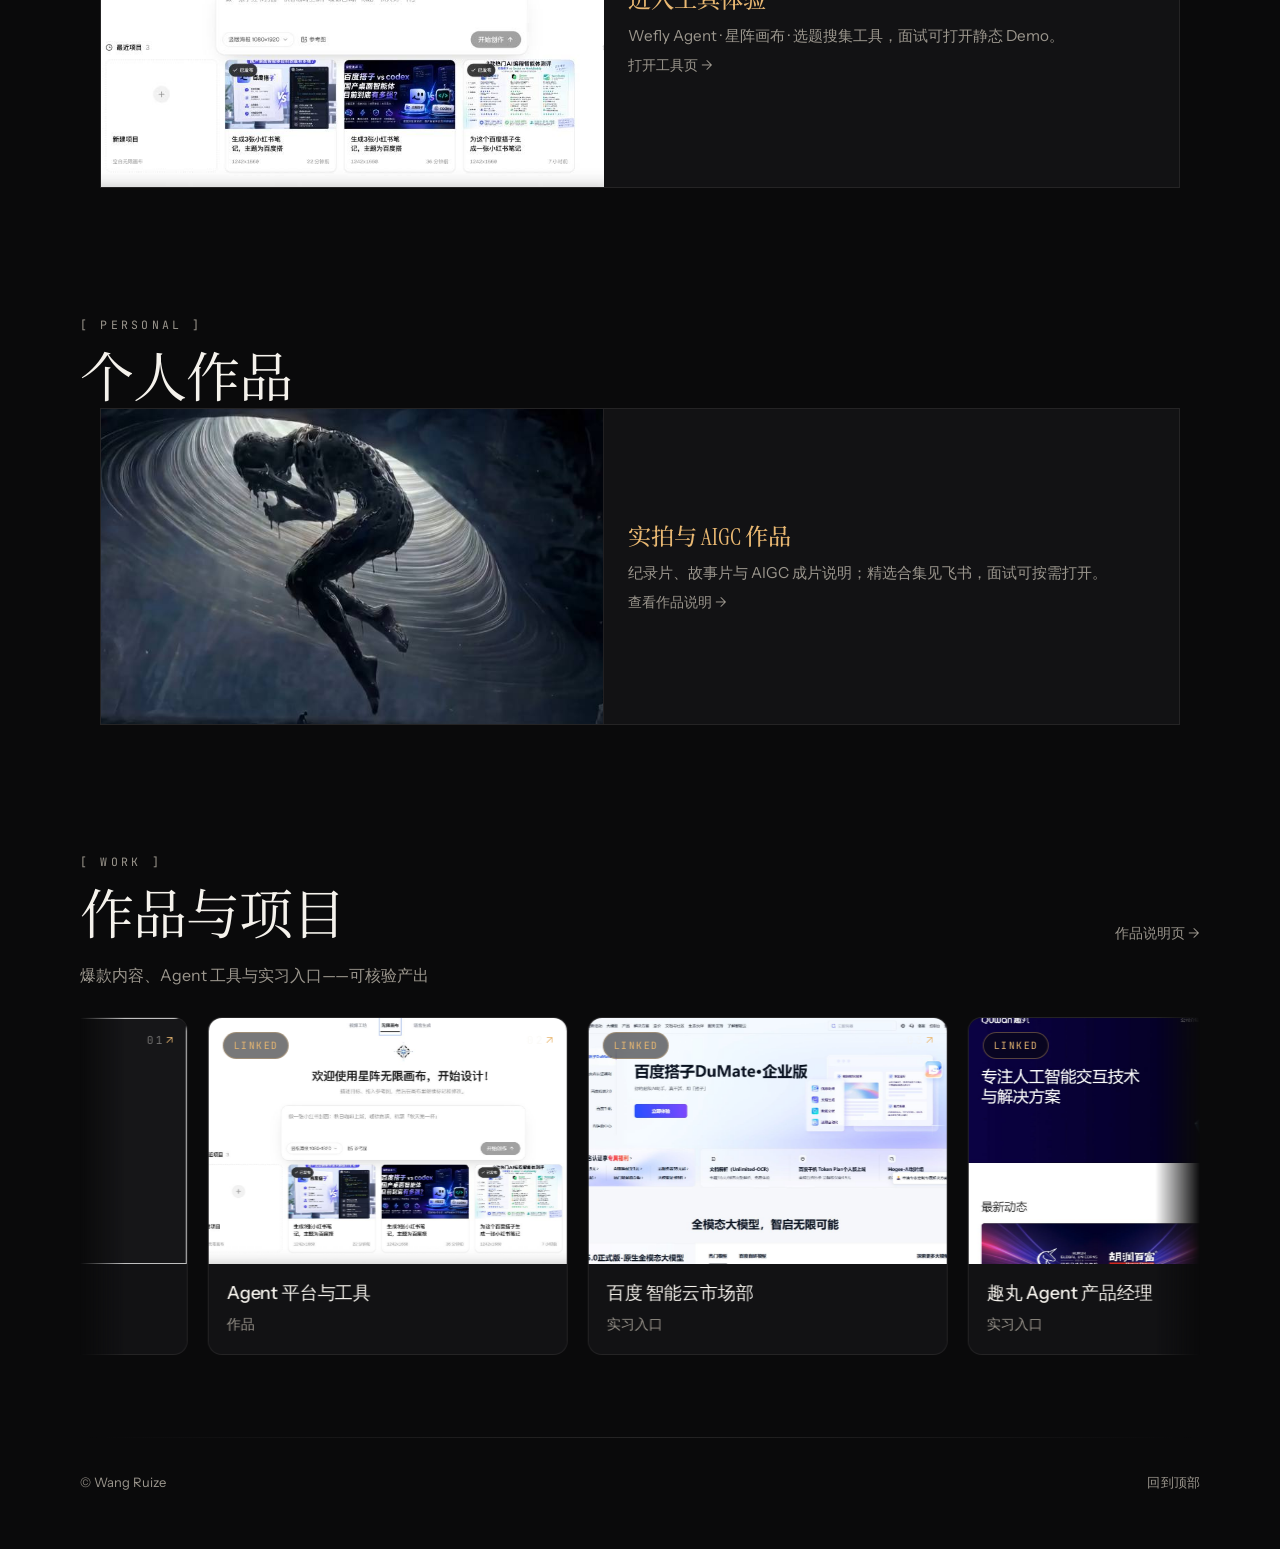
==== commit c687a6bc: "Add complete portfolio with synced homepage and detail media" ====
--- a/index.html
+++ b/index.html
@@ -3,25 +3,27 @@
   <head>
     <meta charset="utf-8">
     <meta name="viewport" content="width=device-width, initial-scale=1">
-    <title>王瑞泽 · Portfolio</title>
-    <meta name="description" content="王瑞泽个人简历与精选作品 — 产品 / 市场 / AI 内容。">
-    <link rel="icon" type="image/png" href="assets/logo/wd-logo.png">
+    <title>Wang Ruize · Portfolio</title>
+    <meta name="description" content="Wang Ruize 个人简历与精选作品 — AI 产品 / 市场增长 / Agent 工具。">
     <link rel="preconnect" href="https://fonts.googleapis.com">
     <link rel="preconnect" href="https://fonts.gstatic.com" crossorigin>
     <link href="https://fonts.googleapis.com/css2?family=Instrument+Sans:wght@400;500;600&family=Instrument+Serif:ital@0;1&family=JetBrains+Mono:wght@400;500&family=Noto+Serif+SC:wght@400;500;600&display=swap" rel="stylesheet">
-    <link rel="stylesheet" href="assets/css/surendar.css?v=20260720-r7">
+    <link rel="stylesheet" href="assets/css/surendar.css?v=20260721-hiddenfix">
+    <link rel="stylesheet" href="assets/css/merge.css?v=20260721-hiddenfix">
   </head>
   <body class="sx-skin">
     <div class="sx-grain" aria-hidden="true"></div>
     <div class="sx-mist" data-parallax-mist aria-hidden="true"></div>
     <canvas class="sx-dust" data-dust-canvas aria-hidden="true"></canvas>
 
-    <a class="sx-skip" href="#main">Skip to content</a>
+    <a class="sx-skip" href="#main">跳到正文</a>
 
     <header class="sx-header">
+      <a class="sx-brand" href="#home"><span data-site-name>Wang Ruize</span> <span>· Portfolio</span></a>
       <nav class="sx-nav" aria-label="Primary" data-primary-nav>
         <a href="#home">Home</a>
         <a href="#journey" data-nav-module="journey">Journey</a>
+        <a href="detail.html#/tools">Lab</a>
         <a href="#work" data-nav-module="work">Work</a>
       </nav>
     </header>
@@ -36,8 +38,7 @@
         <div class="sx-hero-inner">
           <div class="sx-hero-copy">
             <div class="sx-meta hero-in" style="--i:0">
-              <span class="sx-eyebrow" data-site-location data-edit-text="location">济南 / 北京 · 可远程</span>
-              <span class="sx-eyebrow sx-eyebrow-faint" data-site-focus data-edit-text="focus">产品体验 / 市场增长 / AI 工具</span>
+              <span class="sx-eyebrow sx-eyebrow-faint" data-site-focus data-edit-text="focus">AI 产品 · 市场增长 · Agent 工具</span>
             </div>
             <h1 class="sx-name is-single hero-in" style="--i:1" data-hero-name>
               <span class="sx-name-line is-bright" data-name-first data-edit-text="nameFirst">王瑞泽</span>
@@ -59,9 +60,9 @@
               <div class="sx-tags" data-resume-tags></div>
             </div>
             <div class="sx-cta-row hero-in" style="--i:5">
-              <a class="sx-btn primary" href="#journey">View journey</a>
-              <a class="sx-btn gold" href="mailto:wangruzie@gmail.com" data-mail-cta>Get in touch</a>
-              <a class="sx-btn ghost" href="#work">Work ↗</a>
+              <a class="sx-btn primary" href="#journey">查看经历</a>
+              <a class="sx-btn gold" href="detail.html#/tools">体验工具</a>
+              <a class="sx-btn ghost" href="#work">作品 ↗</a>
             </div>
           </div>
         </div>
@@ -69,34 +70,89 @@
 
       <section class="sx-section" id="journey" data-module="journey">
         <div class="sx-section-head reveal">
-          <p class="sx-bracket">[ My journey ]</p>
-          <h2 class="sx-h2">教育背景与实习经历</h2>
-          <p class="sx-section-lead">教育与实习分块展示：山大 / 重大 · 百度 · 趣丸 · 讯飞 · 紫讯。</p>
+          <p class="sx-bracket" data-edit-text="journeyBracket">[ Journey ]</p>
+          <h2 class="sx-h2" data-edit-text="journeyTitle">教育背景与实习经历</h2>
+          <p class="sx-section-lead" data-edit-text="journeyLead">教育与实习分块展示：山大 / 重大 · 百度 · 趣丸 · 讯飞 · 紫讯。点击实习条目进入详细子页。</p>
         </div>
 
         <div class="journey-block reveal" data-journey-block="education">
           <div class="journey-block-head">
-            <p class="sx-bracket">[ Education ]</p>
-            <h3 class="journey-block-title">教育背景</h3>
+            <p class="sx-bracket" data-edit-text="eduBracket">[ Education ]</p>
+            <h3 class="journey-block-title" data-edit-text="eduTitle">教育背景</h3>
           </div>
           <ol class="sx-journey" data-journey="education"></ol>
         </div>
 
         <div class="journey-block reveal delay-1" data-journey-block="experience">
           <div class="journey-block-head">
-            <p class="sx-bracket">[ Internships ]</p>
-            <h3 class="journey-block-title">实习经历</h3>
+            <p class="sx-bracket" data-edit-text="internBracket">[ Internships ]</p>
+            <h3 class="journey-block-title" data-edit-text="internTitle">实习经历</h3>
           </div>
           <ol class="sx-journey" data-journey="experience"></ol>
+          <div class="journey-edit-bar" data-journey-edit-bar hidden>
+            <button type="button" class="case-upload" data-add-internship>+ 新增实习经历</button>
+          </div>
+        </div>
+      </section>
+
+      <section class="sx-section" id="tools-teaser" data-module="tools">
+        <div class="sx-section-head reveal">
+          <p class="sx-bracket" data-edit-text="labBracket">[ Lab ]</p>
+          <h2 class="sx-h2" data-edit-text="labTitle">AI 平台与工具</h2>
+        </div>
+        <div class="merge-tools-entry reveal">
+          <div class="merge-tools-card">
+            <div class="merge-tools-media" data-image-slot="tools-hub">
+              <img
+                class="merge-tools-cover"
+                src="assets/covers/tools-hub-cover.jpg?v=20260721-covers2"
+                alt="Wefly · 星阵 · 选题工具"
+                data-image-preview
+              />
+              <div class="merge-tools-ph" data-image-fallback hidden>Tools Hub</div>
+              <button type="button" class="case-upload journey-upload" data-image-upload>更换封面</button>
+            </div>
+            <a class="merge-tools-copy" href="detail.html#/tools">
+              <h3 data-edit-text="slot.tools-hub.title">进入工具体验</h3>
+              <p data-edit-text="slot.tools-hub.subtitle">Wefly Agent · 星阵画布 · 选题搜集工具，面试可打开静态 Demo。</p>
+              <span class="sx-text-link">打开工具页 →</span>
+            </a>
+          </div>
+        </div>
+      </section>
+
+      <section class="sx-section" id="personal-works" data-module="personal">
+        <div class="sx-section-head reveal">
+          <p class="sx-bracket" data-edit-text="personalBracket">[ Personal ]</p>
+          <h2 class="sx-h2" data-edit-text="personalTitle">个人作品</h2>
+        </div>
+        <div class="merge-tools-entry reveal">
+          <div class="merge-tools-card merge-works-card">
+            <div class="merge-tools-media merge-works-media" data-image-slot="personal-works">
+              <img
+                class="merge-tools-cover"
+                src="assets/covers/personal-works-cover.jpg?v=20260721-covers2"
+                alt="个人作品"
+                data-image-preview
+              />
+              <div class="merge-tools-ph" data-image-fallback hidden>Works</div>
+              <button type="button" class="case-upload journey-upload" data-image-upload>更换封面</button>
+            </div>
+            <a class="merge-tools-copy" href="detail.html#/works">
+              <h3 data-edit-text="slot.personal-works.title">实拍与 AIGC 作品</h3>
+              <p data-edit-text="slot.personal-works.subtitle">纪录片、故事片与 AIGC 成片说明；精选合集见飞书，面试可按需打开。</p>
+              <span class="sx-text-link">查看作品说明 →</span>
+            </a>
+          </div>
         </div>
       </section>
 
       <section class="sx-section" id="work" data-module="work">
         <div class="sx-section-head reveal">
-          <p class="sx-bracket">[ Selected case studies ]</p>
+          <p class="sx-bracket" data-edit-text="workBracket">[ Work ]</p>
           <div class="sx-section-head-row">
-            <h2 class="sx-h2" data-edit-text="workTitle">精选作品与可验证项目。</h2>
-            <a class="sx-text-link" href="mailto:wangruzie@gmail.com" data-mail-cta>Get in touch →</a>
+            <h2 class="sx-h2" data-edit-text="workTitle">精选作品与可验证项目</h2>
+            <a class="sx-text-link" href="detail.html#/works">作品说明页 →</a>
           </div>
           <p class="sx-section-lead" data-edit-text="workLead">
             爆款内容、Agent 工具与四段实习入口——每张卡片对应一段可核验的结果。
@@ -112,16 +168,17 @@
     </main>
 
     <footer class="sx-footer">
-      <span>© <span data-site-name>王瑞泽</span></span>
-      <a href="#home">Back to top</a>
+      <span>© <span data-site-name>Wang Ruize</span></span>
+      <a href="#home">回到顶部</a>
     </footer>
 
     <input type="file" accept="image/*" hidden data-file-input>
 
     <script src="https://cdn.jsdelivr.net/npm/lenis@1.1.18/dist/lenis.min.js"></script>
-    <script src="assets/js/data.js?v=20260720-r8"></script>
-    <script src="assets/js/editor.js?v=20260720-r8"></script>
-    <script src="assets/js/spiral-hero.js?v=20260720-r8"></script>
-    <script src="assets/js/surendar.js?v=20260720-r8"></script>
+    <script src="assets/js/data.js?v=20260721-gsync"></script>
+    <script src="assets/js/global-sync.js?v=20260721-gsync"></script>
+    <script src="assets/js/editor.js?v=20260721-gsync"></script>
+    <script src="assets/js/spiral-hero.js?v=20260721-gsync"></script>
+    <script src="assets/js/surendar.js?v=20260721-gsync"></script>
   </body>
 </html>
--- a/assets/css/surendar.css
+++ b/assets/css/surendar.css
@@ -1193,6 +1193,10 @@
     repeating-linear-gradient(-28deg, transparent, transparent 10px, rgba(245, 242, 236, 0.03) 10px, rgba(245, 242, 236, 0.03) 11px);
 }
 
+.journey-media-ph[hidden] {
+  display: none !important;
+}
+
 .journey-media-ph::after {
   content: "Image";
   position: absolute;
@@ -1386,15 +1390,66 @@
   z-index: 5;
 }
 
-body.is-editing .sx-upload-btn,
-body.is-editing .case-upload { display: inline-flex !important; }
+body.is-editing .journey-remove,
+body.is-editing [data-journey-edit-bar] {
+  display: inline-flex !important;
+}
+
+.journey-edit-bar {
+  display: none;
+  margin-top: 14px;
+}
+
+.journey-remove {
+  display: none;
+  margin-top: 10px;
+  padding: 6px 10px;
+  border: 1px solid rgba(233, 184, 114, 0.35);
+  background: transparent;
+  color: var(--sx-muted);
+  font-size: 12px;
+  cursor: pointer;
+  border-radius: 6px;
+}
+
+.journey-remove:hover {
+  border-color: var(--sx-gold);
+  color: var(--sx-gold);
+}
+
+.journey-item .journey-remove {
+  pointer-events: auto;
+}
 
 body.is-editing [data-edit-text],
-body.is-editing [contenteditable="true"] {
+body.is-editing [data-edit-work],
+body.is-editing [contenteditable="true"],
+body.is-editing [contenteditable="plaintext-only"] {
   outline: 1px dashed rgba(233, 184, 114, 0.35);
   outline-offset: 4px;
   border-radius: 4px;
   cursor: text;
+  /* 粘贴后仍继承所在区块的字号与字体，不带入 Word/网页样式 */
+  font: inherit;
+  font-size: inherit;
+  font-family: inherit;
+  letter-spacing: inherit;
+  line-height: inherit;
+  color: inherit;
+  text-transform: inherit;
+}
+
+body.is-editing [data-edit-text] *,
+body.is-editing [data-edit-work] *,
+body.is-editing [contenteditable="true"] *,
+body.is-editing [contenteditable="plaintext-only"] * {
+  font: inherit !important;
+  font-size: inherit !important;
+  font-family: inherit !important;
+  letter-spacing: inherit !important;
+  line-height: inherit !important;
+  color: inherit !important;
+  background: transparent !important;
 }
 
 body.is-editing [data-image-slot] {
--- a/assets/css/merge.css
+++ b/assets/css/merge.css
@@ -0,0 +1,176 @@
+/* Merge layer — unify homepage + detail SPA tokens (black-gold cinematic) */
+:root {
+  --sx-gold: #e9b872;
+  --gold: #e9b872;
+  --bg: #0a0a0b;
+  --text: #f5f2ec;
+  --text-muted: #8a8680;
+  --line: rgba(233, 184, 114, 0.28);
+}
+
+.sx-brand {
+  font-family: var(--sx-serif);
+  font-size: 1.05rem;
+  color: var(--sx-fg);
+  text-decoration: none;
+  letter-spacing: 0.02em;
+  margin-right: auto;
+}
+
+.sx-brand span {
+  color: var(--sx-gold);
+}
+
+.sx-header {
+  justify-content: flex-end;
+  width: min(var(--max), calc(100vw - 48px));
+  left: 0;
+  right: 0;
+  padding-left: 0;
+  padding-right: 0;
+}
+
+.sx-nav {
+  gap: 1.25rem;
+}
+
+@media (max-width: 720px) {
+  .sx-brand {
+    font-size: 0.95rem;
+  }
+  .sx-nav {
+    gap: 0.85rem;
+  }
+}
+
+.merge-tools-entry {
+  max-width: var(--max);
+  margin: 0 auto;
+  padding: 0 1.25rem;
+}
+
+.merge-tools-card {
+  display: grid;
+  grid-template-columns: 1.05fr 1.2fr;
+  border: 1px solid var(--sx-line);
+  background: var(--sx-bg-elev);
+  color: inherit;
+  overflow: hidden;
+  transition: border-color 0.25s var(--sx-ease), transform 0.25s var(--sx-ease);
+}
+
+.merge-tools-card:hover {
+  border-color: rgba(233, 184, 114, 0.55);
+  transform: translateY(-2px);
+}
+
+.merge-tools-copy {
+  padding: 1.4rem 1.5rem;
+  display: flex;
+  flex-direction: column;
+  justify-content: center;
+  gap: 0.45rem;
+  text-decoration: none;
+  color: inherit;
+}
+
+.merge-tools-copy:hover {
+  color: inherit;
+}
+
+.merge-tools-media .case-upload,
+.merge-tools-media .journey-upload {
+  position: absolute;
+  left: 12px;
+  bottom: 12px;
+  z-index: 5;
+  display: none;
+  pointer-events: auto;
+}
+
+body.is-editing .merge-tools-media .case-upload,
+body.is-editing .merge-tools-media .journey-upload {
+  display: inline-flex;
+}
+
+.merge-tools-ph {
+  aspect-ratio: 16 / 10;
+  display: grid;
+  place-items: center;
+  border-right: 1px solid var(--sx-line);
+  background: linear-gradient(135deg, #121214, #1a1814);
+  color: var(--sx-gold);
+  font-family: var(--sx-serif);
+  letter-spacing: 0.08em;
+}
+
+.merge-tools-ph[hidden],
+.merge-tools-media [data-image-fallback][hidden],
+.journey-media [data-image-fallback][hidden],
+[data-image-fallback][hidden] {
+  display: none !important;
+}
+
+.merge-tools-media {
+  position: relative;
+  aspect-ratio: 16 / 10;
+  border-right: 1px solid var(--sx-line);
+  overflow: hidden;
+  background: #101012;
+}
+
+.merge-tools-media[data-image-slot="tools-hub"] {
+  background-image: url("../covers/tools-hub-cover.jpg?v=20260721-persist");
+  background-size: cover;
+  background-position: center;
+}
+
+.merge-tools-media[data-image-slot="personal-works"] {
+  background-image: url("../covers/personal-works-cover.jpg?v=20260721-persist");
+  background-size: cover;
+  background-position: center;
+}
+
+.merge-tools-cover {
+  width: 100%;
+  height: 100%;
+  object-fit: cover;
+  object-position: center;
+  display: block;
+}
+
+.merge-tools-media .merge-tools-ph {
+  position: absolute;
+  inset: 0;
+  border-right: none;
+  aspect-ratio: auto;
+}
+
+.merge-works-card .merge-tools-media {
+  background: #0e0e10;
+}
+
+.merge-tools-copy h3 {
+  margin: 0;
+  font-family: var(--sx-serif);
+  font-weight: 500;
+  color: var(--sx-gold);
+  font-size: 1.45rem;
+}
+
+.merge-tools-copy p {
+  margin: 0;
+  color: var(--sx-muted);
+  font-size: 0.95rem;
+}
+
+@media (max-width: 800px) {
+  .merge-tools-card {
+    grid-template-columns: 1fr;
+  }
+  .merge-tools-ph,
+  .merge-tools-media {
+    border-right: none;
+    border-bottom: 1px solid var(--sx-line);
+  }
+}
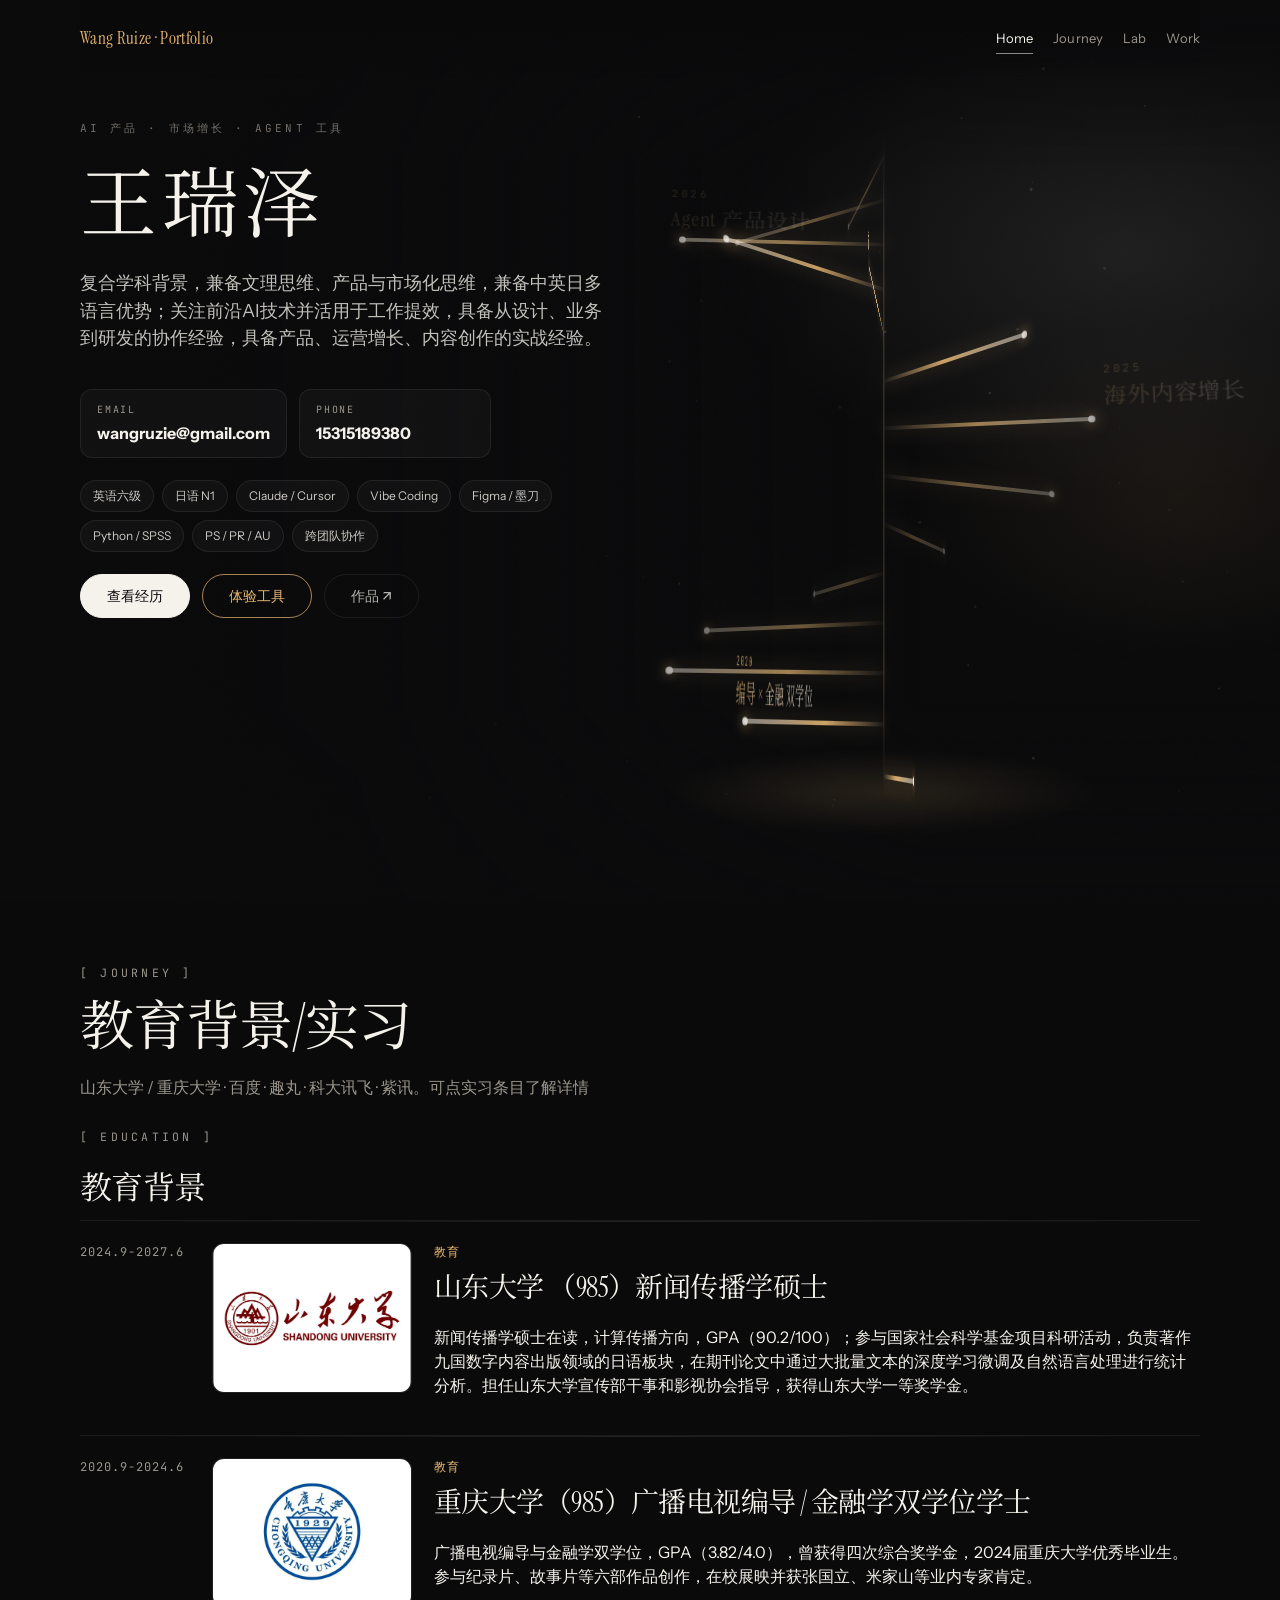
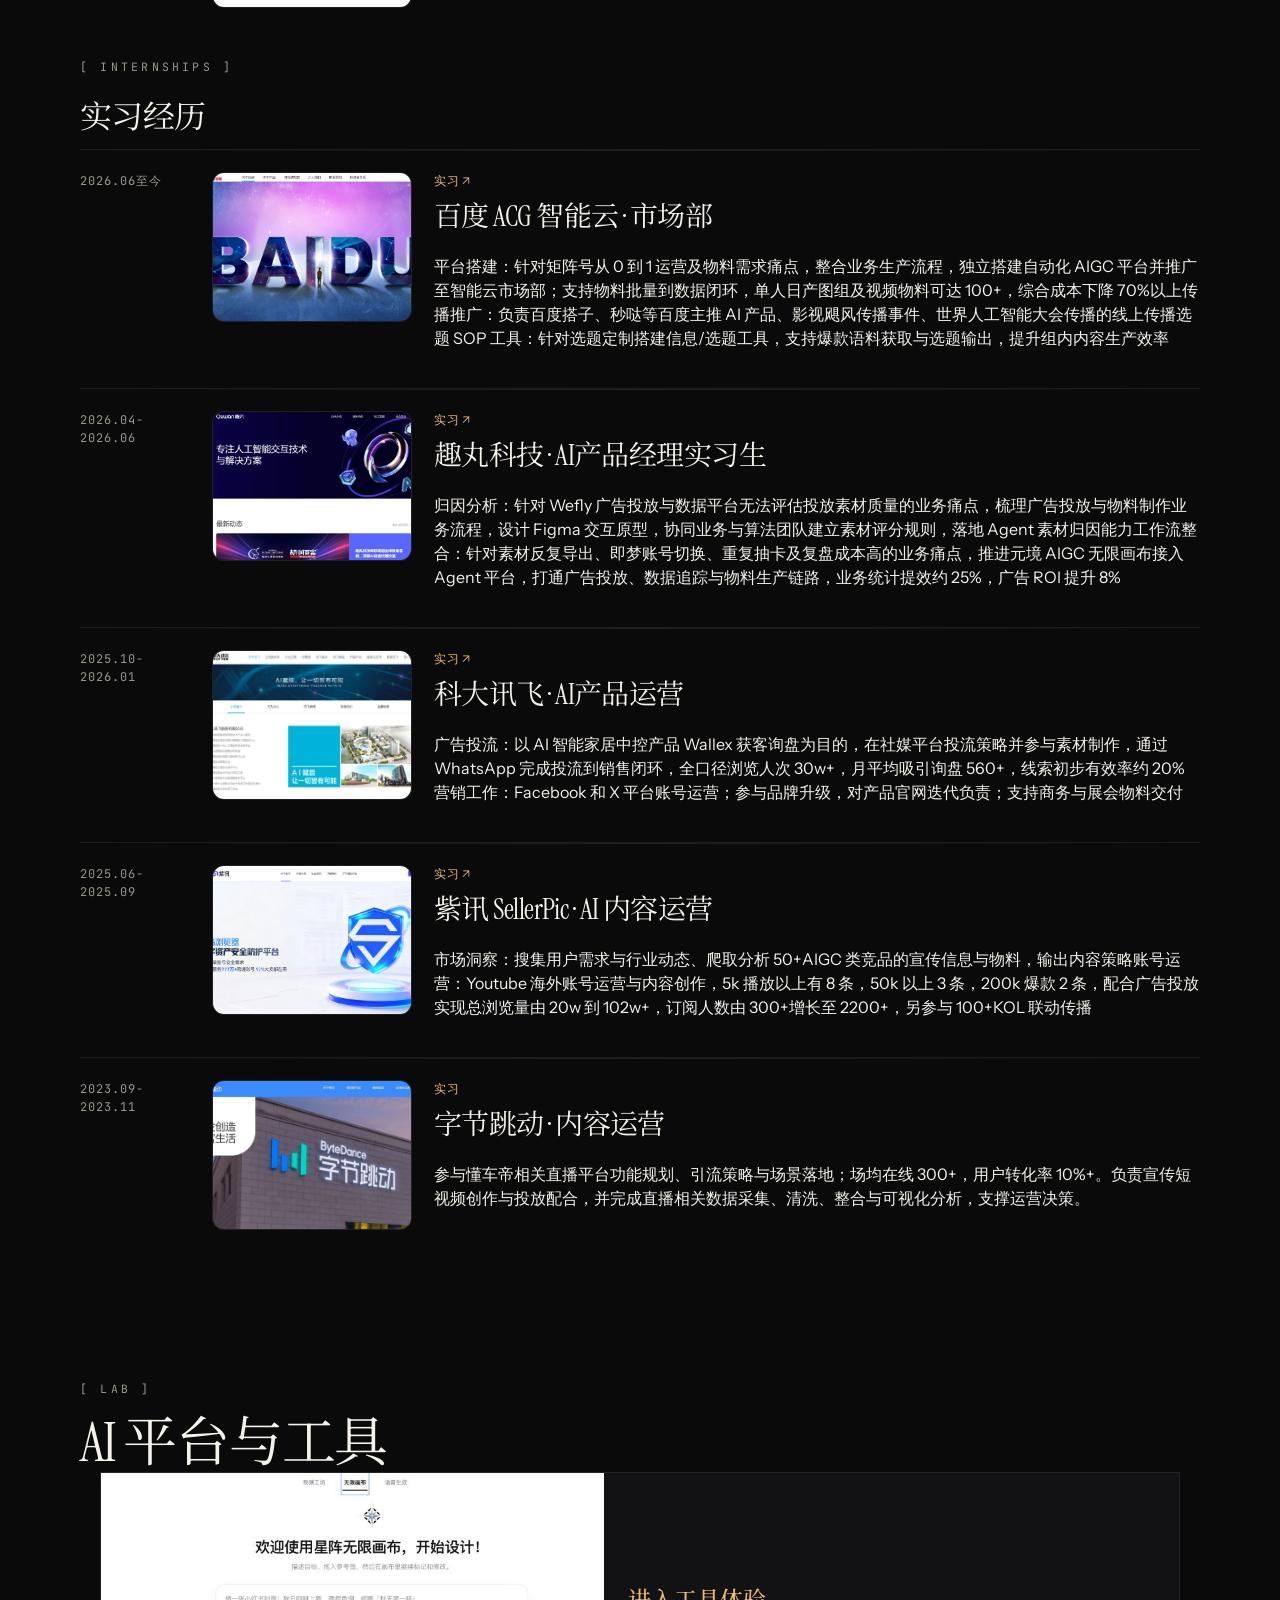
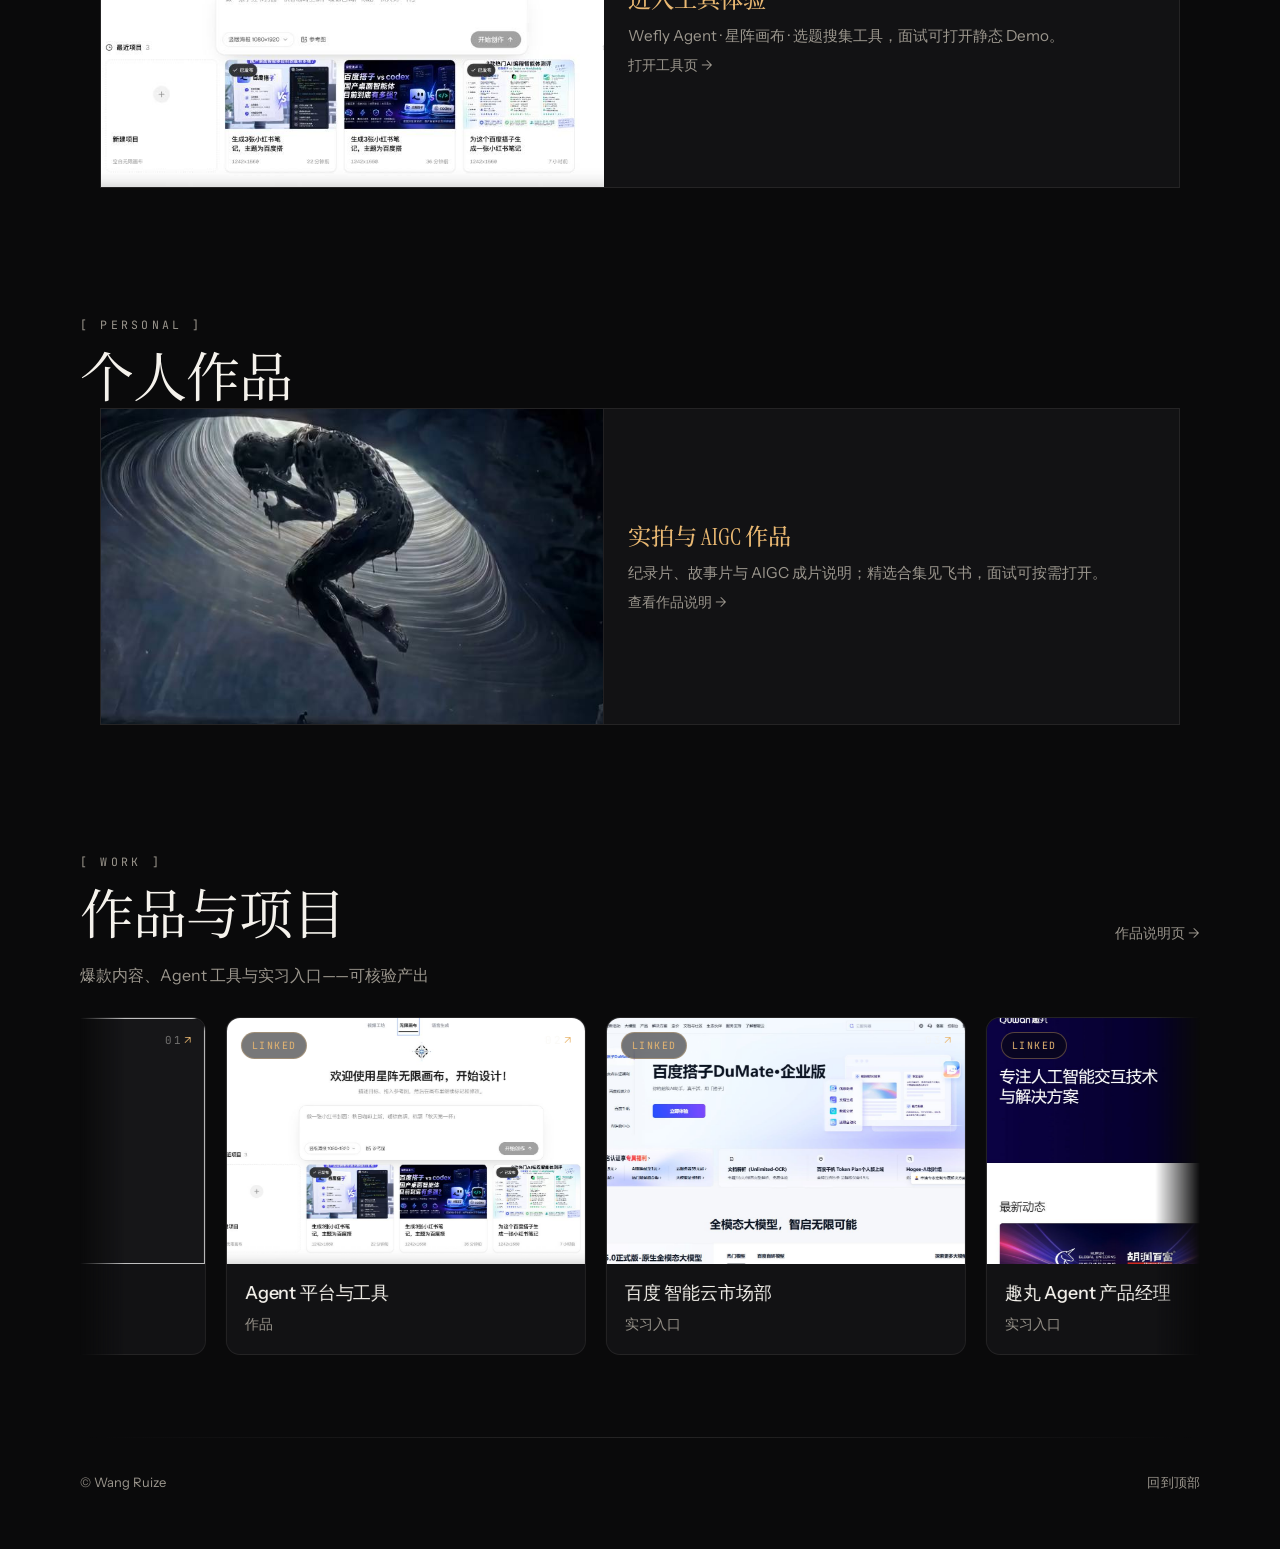
==== commit 2eaf2526: "Deploy public site: hide edit/sync chrome on GitHub Pages" ====
--- a/index.html
+++ b/index.html
@@ -175,10 +175,11 @@
     <input type="file" accept="image/*" hidden data-file-input>
 
     <script src="https://cdn.jsdelivr.net/npm/lenis@1.1.18/dist/lenis.min.js"></script>
-    <script src="assets/js/data.js?v=20260721-gsync"></script>
-    <script src="assets/js/global-sync.js?v=20260721-gsync"></script>
-    <script src="assets/js/editor.js?v=20260721-gsync"></script>
-    <script src="assets/js/spiral-hero.js?v=20260721-gsync"></script>
-    <script src="assets/js/surendar.js?v=20260721-gsync"></script>
+    <script src="assets/js/site-mode.js?v=20260721-public"></script>
+    <script src="assets/js/data.js?v=20260721-public"></script>
+    <script src="assets/js/global-sync.js?v=20260721-public"></script>
+    <script src="assets/js/editor.js?v=20260721-public"></script>
+    <script src="assets/js/spiral-hero.js?v=20260721-public"></script>
+    <script src="assets/js/surendar.js?v=20260721-public"></script>
   </body>
 </html>
--- a/assets/css/merge.css
+++ b/assets/css/merge.css
@@ -174,3 +174,10 @@
     border-bottom: 1px solid var(--sx-line);
   }
 }
+
+/* Public deploy: never show local edit / sync chrome */
+html.wrz-public .edit-chrome,
+html.wrz-public [data-edit-root] {
+  display: none !important;
+}
+
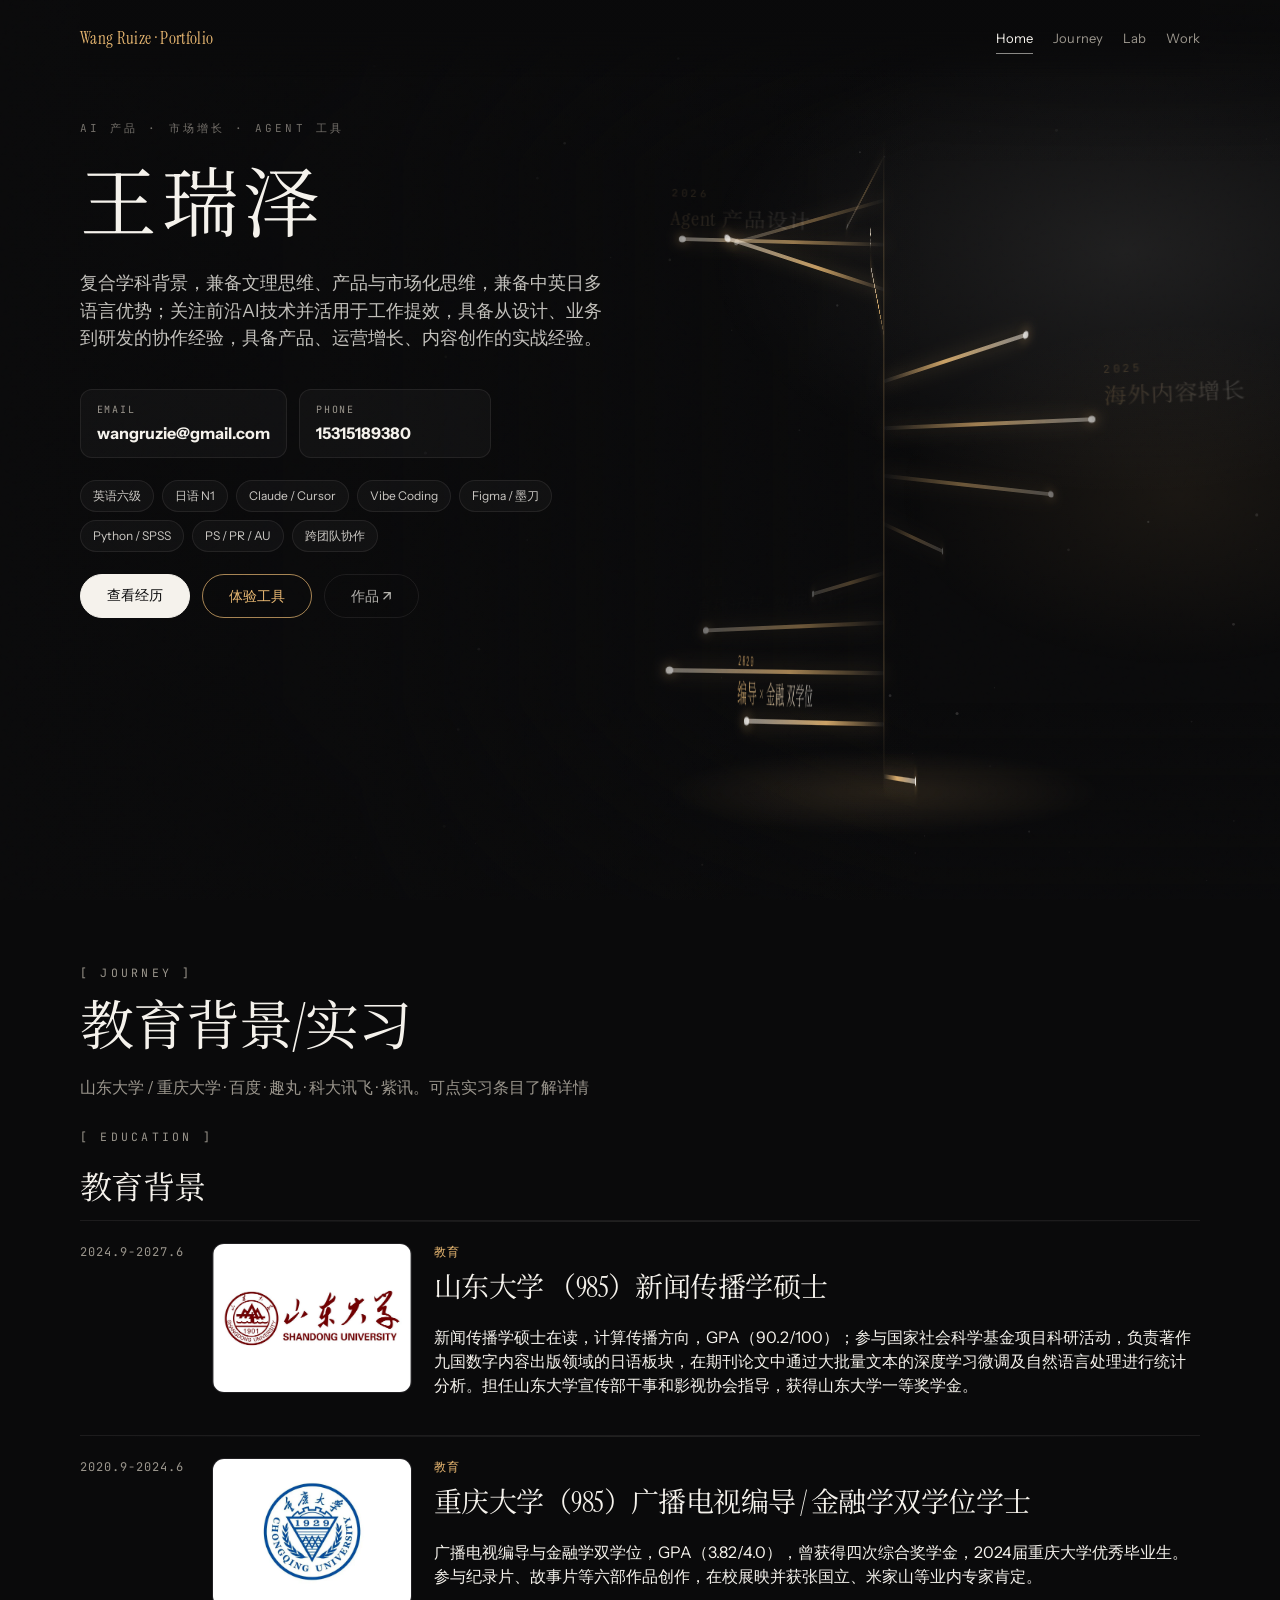
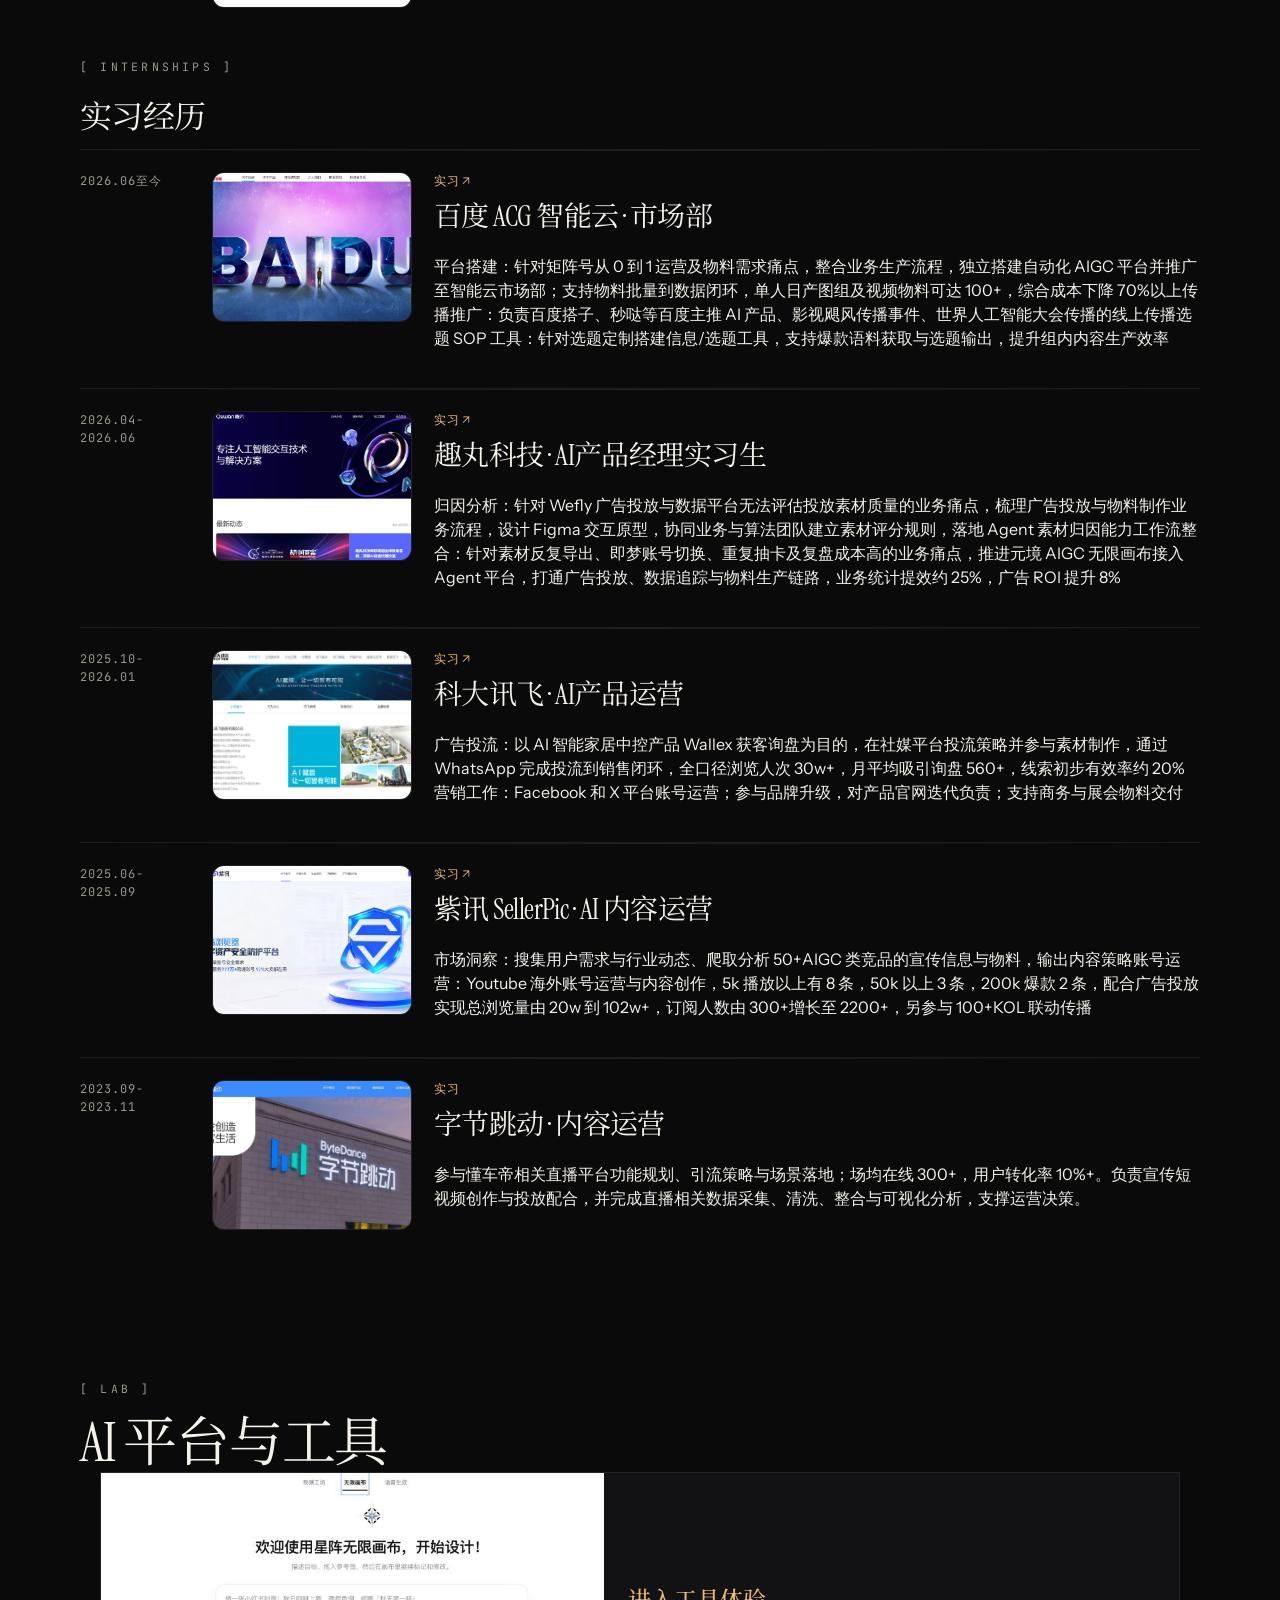
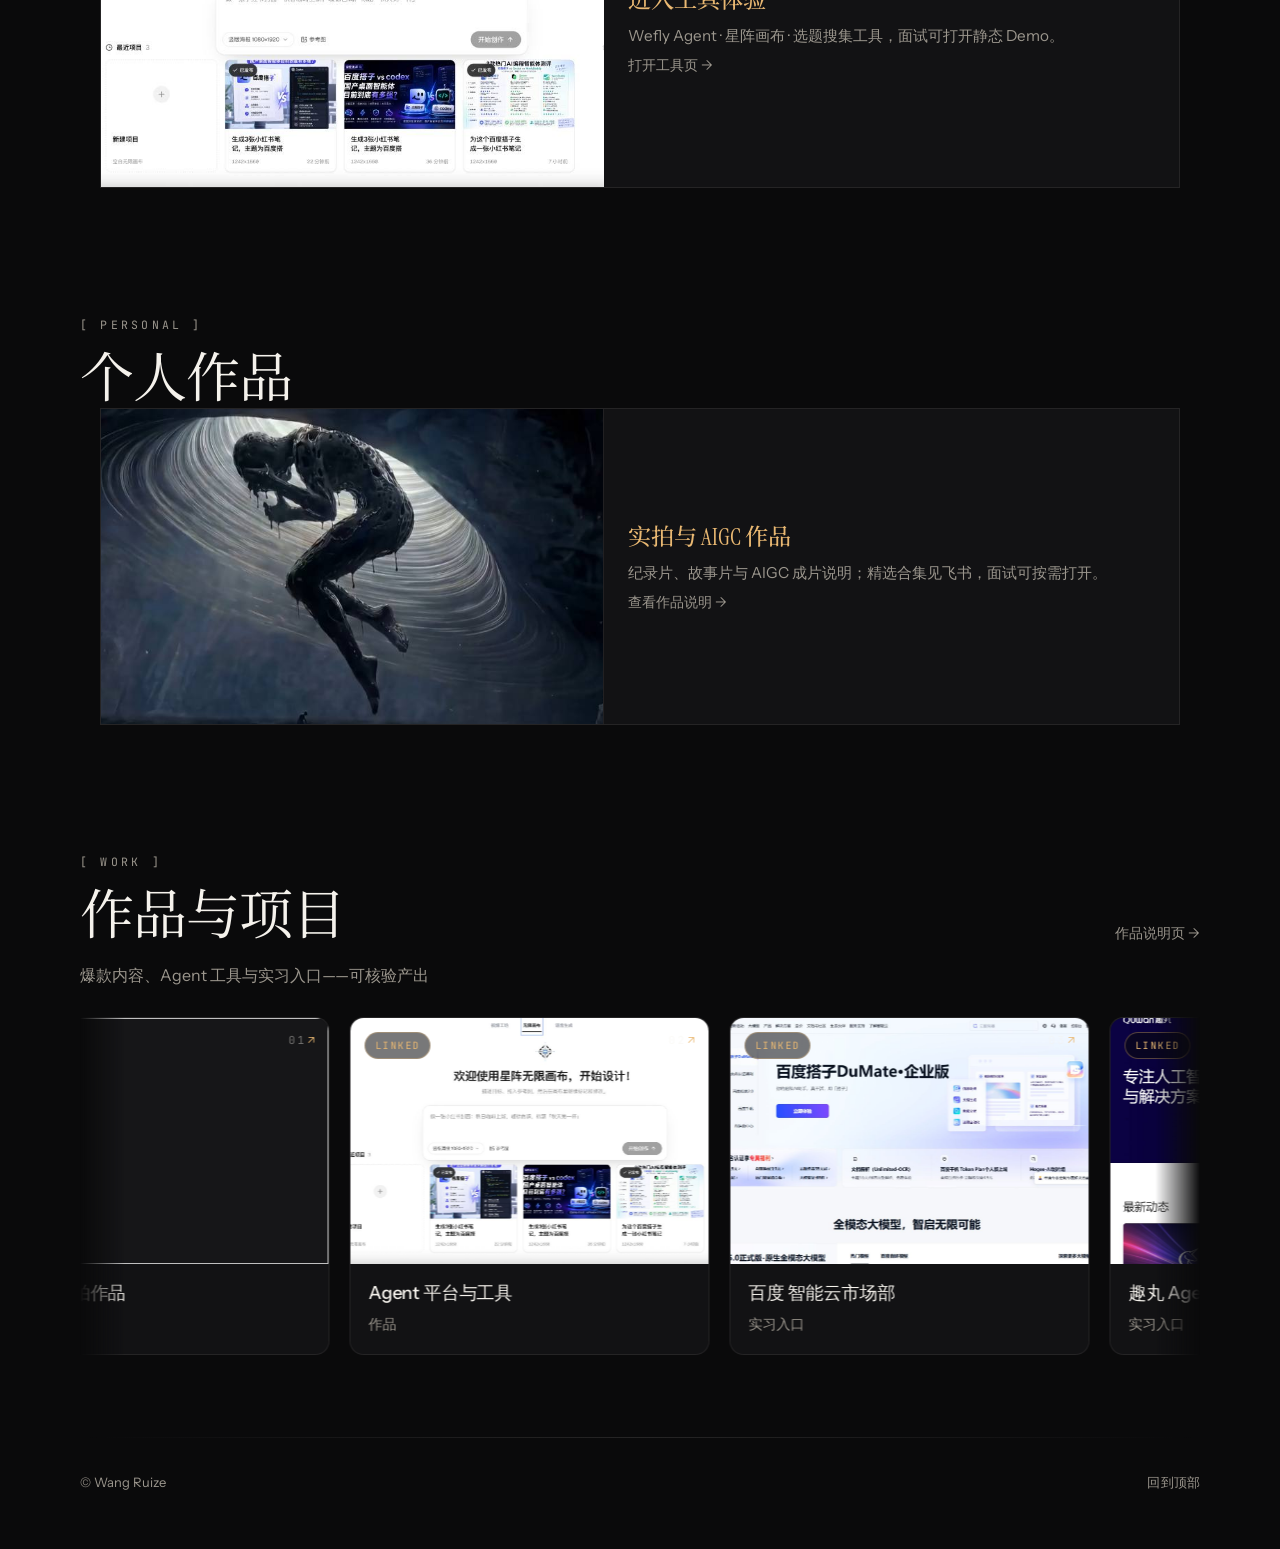
==== commit 8c860d17: "Allow owner edit unlock via ?edit=1 on public hosts" ====
--- a/index.html
+++ b/index.html
@@ -175,11 +175,11 @@
     <input type="file" accept="image/*" hidden data-file-input>
 
     <script src="https://cdn.jsdelivr.net/npm/lenis@1.1.18/dist/lenis.min.js"></script>
-    <script src="assets/js/site-mode.js?v=20260721-public"></script>
-    <script src="assets/js/data.js?v=20260721-public"></script>
-    <script src="assets/js/global-sync.js?v=20260721-public"></script>
-    <script src="assets/js/editor.js?v=20260721-public"></script>
-    <script src="assets/js/spiral-hero.js?v=20260721-public"></script>
-    <script src="assets/js/surendar.js?v=20260721-public"></script>
+    <script src="assets/js/site-mode.js?v=20260721-edit2"></script>
+    <script src="assets/js/data.js?v=20260721-edit2"></script>
+    <script src="assets/js/global-sync.js?v=20260721-edit2"></script>
+    <script src="assets/js/editor.js?v=20260721-edit2"></script>
+    <script src="assets/js/spiral-hero.js?v=20260721-edit2"></script>
+    <script src="assets/js/surendar.js?v=20260721-edit2"></script>
   </body>
 </html>
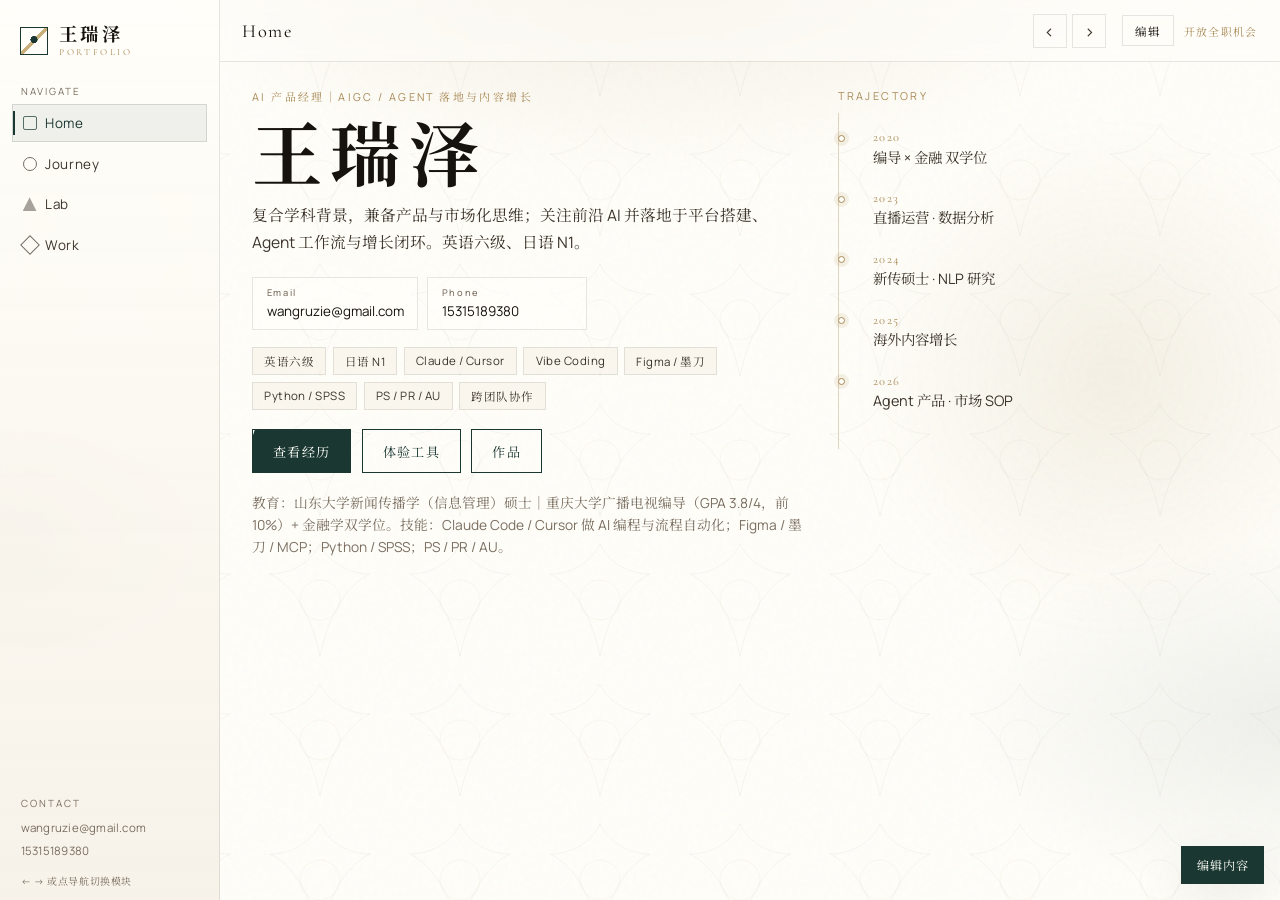
==== commit 109f3663: "feat: ship ivory monument portfolio shell Replace homepage with Home/Journey/Lab/Work corridor resum" ====
--- a/index.html
+++ b/index.html
@@ -1,185 +1,92 @@
-<!doctype html>
+<!DOCTYPE html>
 <html lang="zh-CN">
-  <head>
-    <meta charset="utf-8">
-    <meta name="viewport" content="width=device-width, initial-scale=1">
-    <title>Wang Ruize · Portfolio</title>
-    <meta name="description" content="Wang Ruize 个人简历与精选作品 — AI 产品 / 市场增长 / Agent 工具。">
-    <link rel="preconnect" href="https://fonts.googleapis.com">
-    <link rel="preconnect" href="https://fonts.gstatic.com" crossorigin>
-    <link href="https://fonts.googleapis.com/css2?family=Instrument+Sans:wght@400;500;600&family=Instrument+Serif:ital@0;1&family=JetBrains+Mono:wght@400;500&family=Noto+Serif+SC:wght@400;500;600&display=swap" rel="stylesheet">
-    <link rel="stylesheet" href="assets/css/surendar.css?v=20260721-hiddenfix">
-    <link rel="stylesheet" href="assets/css/merge.css?v=20260721-hiddenfix">
-  </head>
-  <body class="sx-skin">
-    <div class="sx-grain" aria-hidden="true"></div>
-    <div class="sx-mist" data-parallax-mist aria-hidden="true"></div>
-    <canvas class="sx-dust" data-dust-canvas aria-hidden="true"></canvas>
+<head>
+  <meta charset="UTF-8" />
+  <meta name="viewport" content="width=device-width, initial-scale=1.0" />
+  <title>Wang Ruize · Portfolio</title>
+  <meta name="description" content="王瑞泽 — AI 产品 · 市场增长 · Agent 工具" />
+  <link rel="preconnect" href="https://fonts.googleapis.com" />
+  <link rel="preconnect" href="https://fonts.gstatic.com" crossorigin />
+  <link href="https://fonts.googleapis.com/css2?family=Cormorant+Garamond:wght@400;500;600;700&family=Manrope:wght@300;400;500;600;700&family=Noto+Serif+SC:wght@400;500;600;700&display=swap" rel="stylesheet" />
+  <link rel="stylesheet" href="styles.css" />
+</head>
+<body>
+  <a class="skip" href="#corridor">跳到正文</a>
 
-    <a class="sx-skip" href="#main">跳到正文</a>
+  <div class="atmosphere" aria-hidden="true">
+    <div class="atmosphere__wash"></div>
+    <div class="atmosphere__damask" id="damask"></div>
+    <div class="atmosphere__grain"></div>
+    <div class="atmosphere__orb"></div>
+  </div>
 
-    <header class="sx-header">
-      <a class="sx-brand" href="#home"><span data-site-name>Wang Ruize</span> <span>· Portfolio</span></a>
-      <nav class="sx-nav" aria-label="Primary" data-primary-nav>
-        <a href="#home">Home</a>
-        <a href="#journey" data-nav-module="journey">Journey</a>
-        <a href="detail.html#/tools">Lab</a>
-        <a href="#work" data-nav-module="work">Work</a>
+  <div class="app">
+    <aside class="rail" aria-label="主导航">
+      <button class="brand" type="button" data-go="home" title="Home">
+        <span class="brand__mark" aria-hidden="true"></span>
+        <span class="brand__text">
+          <b data-edit-text="nameZh">王瑞泽</b>
+          <em>PORTFOLIO</em>
+        </span>
+      </button>
+
+      <p class="rail__label">Navigate</p>
+      <nav class="rail__nav" id="mainNav">
+        <button type="button" class="rail__item is-active" data-go="home"><span class="ico" data-i="home"></span>Home</button>
+        <button type="button" class="rail__item" data-go="journey"><span class="ico" data-i="journey"></span>Journey</button>
+        <button type="button" class="rail__item" data-go="lab"><span class="ico" data-i="lab"></span>Lab</button>
+        <button type="button" class="rail__item" data-go="work"><span class="ico" data-i="work"></span>Work</button>
       </nav>
-    </header>
 
-    <main id="main">
-      <section class="sx-hero" id="home" data-hero-stage data-module="home">
-        <div class="sx-hero-field" aria-hidden="true">
-          <div class="sx-hero-fade"></div>
-          <div class="sx-spiral" data-spiral></div>
+      <div class="rail__tail">
+        <p class="rail__label">Contact</p>
+        <a class="rail__contact" href="mailto:wangruzie@gmail.com" data-edit-text="email">wangruzie@gmail.com</a>
+        <a class="rail__contact" href="tel:15315189380" data-edit-text="phone">15315189380</a>
+        <p class="rail__hint">← → 或点导航切换模块</p>
+      </div>
+    </aside>
+
+    <div class="main">
+      <header class="top">
+        <div class="top__left">
+          <span class="top__title" id="pageTitle">Home</span>
+          <div class="trail" id="trail" aria-label="位置"></div>
         </div>
+        <div class="top__nav" aria-label="模块切换">
+          <button type="button" class="icon-btn" id="prevMod" aria-label="上一个">‹</button>
+          <button type="button" class="icon-btn" id="nextMod" aria-label="下一个">›</button>
+        </div>
+        <div class="top__right">
+          <button type="button" class="ghost-btn" id="editBtn" title="?edit=1 也可进入">编辑</button>
+          <span class="top__status" data-edit-text="status">开放全职机会</span>
+        </div>
+      </header>
 
-        <div class="sx-hero-inner">
-          <div class="sx-hero-copy">
-            <div class="sx-meta hero-in" style="--i:0">
-              <span class="sx-eyebrow sx-eyebrow-faint" data-site-focus data-edit-text="focus">AI 产品 · 市场增长 · Agent 工具</span>
-            </div>
-            <h1 class="sx-name is-single hero-in" style="--i:1" data-hero-name>
-              <span class="sx-name-line is-bright" data-name-first data-edit-text="nameFirst">王瑞泽</span>
-            </h1>
-            <p class="sx-lead hero-in" style="--i:2" data-site-intro data-edit-text="intro">
-              新闻传播与金融复合背景，用产品思维与 vibe coding 把营销、投放、内容生产做成可复用的 SOP 与工具。
-            </p>
-            <div class="sx-hero-contact hero-in" style="--i:3">
-              <a class="sx-contact-chip" data-mail-card href="mailto:wangruzie@gmail.com">
-                <span>Email</span>
-                <strong data-site-email data-edit-text="email">wangruzie@gmail.com</strong>
-              </a>
-              <a class="sx-contact-chip" data-phone-card href="tel:15315189380">
-                <span>Phone</span>
-                <strong data-site-phone data-edit-text="phone">15315189380</strong>
-              </a>
-            </div>
-            <div class="sx-hero-skills hero-in" style="--i:4">
-              <div class="sx-tags" data-resume-tags></div>
-            </div>
-            <div class="sx-cta-row hero-in" style="--i:5">
-              <a class="sx-btn primary" href="#journey">查看经历</a>
-              <a class="sx-btn gold" href="detail.html#/tools">体验工具</a>
-              <a class="sx-btn ghost" href="#work">作品 ↗</a>
-            </div>
-          </div>
-        </div>
-      </section>
+      <div class="route-loader" id="routeLoader" hidden aria-hidden="true">
+        <span></span><span></span><span></span>
+      </div>
 
-      <section class="sx-section" id="journey" data-module="journey">
-        <div class="sx-section-head reveal">
-          <p class="sx-bracket" data-edit-text="journeyBracket">[ Journey ]</p>
-          <h2 class="sx-h2" data-edit-text="journeyTitle">教育背景与实习经历</h2>
-          <p class="sx-section-lead" data-edit-text="journeyLead">教育与实习分块展示：山大 / 重大 · 百度 · 趣丸 · 讯飞 · 紫讯。点击实习条目进入详细子页。</p>
-        </div>
+      <div class="strip" id="corridor" tabindex="0">
+        <section class="pane" data-route="home" id="pane-home"></section>
+        <section class="pane" data-route="journey" id="pane-journey"></section>
+        <section class="pane" data-route="lab" id="pane-lab"></section>
+        <section class="pane" data-route="work" id="pane-work"></section>
+        <section class="pane" data-route="works" id="pane-works"></section>
+        <section class="pane" data-route="baidu" id="pane-baidu"></section>
+        <section class="pane" data-route="quwan" id="pane-quwan"></section>
+        <section class="pane" data-route="iflytek" id="pane-iflytek"></section>
+        <section class="pane" data-route="zixun" id="pane-zixun"></section>
+        <section class="pane" data-route="tool-wefly" id="pane-tool-wefly"></section>
+        <section class="pane" data-route="tool-xingzhen" id="pane-tool-xingzhen"></section>
+        <section class="pane" data-route="tool-topic-ai" id="pane-tool-topic-ai"></section>
+      </div>
+    </div>
+  </div>
 
-        <div class="journey-block reveal" data-journey-block="education">
-          <div class="journey-block-head">
-            <p class="sx-bracket" data-edit-text="eduBracket">[ Education ]</p>
-            <h3 class="journey-block-title" data-edit-text="eduTitle">教育背景</h3>
-          </div>
-          <ol class="sx-journey" data-journey="education"></ol>
-        </div>
+  <div class="toast" id="toast" hidden></div>
 
-        <div class="journey-block reveal delay-1" data-journey-block="experience">
-          <div class="journey-block-head">
-            <p class="sx-bracket" data-edit-text="internBracket">[ Internships ]</p>
-            <h3 class="journey-block-title" data-edit-text="internTitle">实习经历</h3>
-          </div>
-          <ol class="sx-journey" data-journey="experience"></ol>
-          <div class="journey-edit-bar" data-journey-edit-bar hidden>
-            <button type="button" class="case-upload" data-add-internship>+ 新增实习经历</button>
-          </div>
-        </div>
-      </section>
-
-      <section class="sx-section" id="tools-teaser" data-module="tools">
-        <div class="sx-section-head reveal">
-          <p class="sx-bracket" data-edit-text="labBracket">[ Lab ]</p>
-          <h2 class="sx-h2" data-edit-text="labTitle">AI 平台与工具</h2>
-        </div>
-        <div class="merge-tools-entry reveal">
-          <div class="merge-tools-card">
-            <div class="merge-tools-media" data-image-slot="tools-hub">
-              <img
-                class="merge-tools-cover"
-                src="assets/covers/tools-hub-cover.jpg?v=20260721-covers2"
-                alt="Wefly · 星阵 · 选题工具"
-                data-image-preview
-              />
-              <div class="merge-tools-ph" data-image-fallback hidden>Tools Hub</div>
-              <button type="button" class="case-upload journey-upload" data-image-upload>更换封面</button>
-            </div>
-            <a class="merge-tools-copy" href="detail.html#/tools">
-              <h3 data-edit-text="slot.tools-hub.title">进入工具体验</h3>
-              <p data-edit-text="slot.tools-hub.subtitle">Wefly Agent · 星阵画布 · 选题搜集工具，面试可打开静态 Demo。</p>
-              <span class="sx-text-link">打开工具页 →</span>
-            </a>
-          </div>
-        </div>
-      </section>
-
-      <section class="sx-section" id="personal-works" data-module="personal">
-        <div class="sx-section-head reveal">
-          <p class="sx-bracket" data-edit-text="personalBracket">[ Personal ]</p>
-          <h2 class="sx-h2" data-edit-text="personalTitle">个人作品</h2>
-        </div>
-        <div class="merge-tools-entry reveal">
-          <div class="merge-tools-card merge-works-card">
-            <div class="merge-tools-media merge-works-media" data-image-slot="personal-works">
-              <img
-                class="merge-tools-cover"
-                src="assets/covers/personal-works-cover.jpg?v=20260721-covers2"
-                alt="个人作品"
-                data-image-preview
-              />
-              <div class="merge-tools-ph" data-image-fallback hidden>Works</div>
-              <button type="button" class="case-upload journey-upload" data-image-upload>更换封面</button>
-            </div>
-            <a class="merge-tools-copy" href="detail.html#/works">
-              <h3 data-edit-text="slot.personal-works.title">实拍与 AIGC 作品</h3>
-              <p data-edit-text="slot.personal-works.subtitle">纪录片、故事片与 AIGC 成片说明；精选合集见飞书，面试可按需打开。</p>
-              <span class="sx-text-link">查看作品说明 →</span>
-            </a>
-          </div>
-        </div>
-      </section>
-
-      <section class="sx-section" id="work" data-module="work">
-        <div class="sx-section-head reveal">
-          <p class="sx-bracket" data-edit-text="workBracket">[ Work ]</p>
-          <div class="sx-section-head-row">
-            <h2 class="sx-h2" data-edit-text="workTitle">精选作品与可验证项目</h2>
-            <a class="sx-text-link" href="detail.html#/works">作品说明页 →</a>
-          </div>
-          <p class="sx-section-lead" data-edit-text="workLead">
-            爆款内容、Agent 工具与四段实习入口——每张卡片对应一段可核验的结果。
-          </p>
-        </div>
-        <div class="case-marquee" data-case-marquee>
-          <div class="case-grid case-track" data-case-grid></div>
-        </div>
-        <div class="case-edit-bar" data-case-edit-bar hidden>
-          <button type="button" class="edit-fab" data-add-case>+ 新增项目卡片</button>
-        </div>
-      </section>
-    </main>
-
-    <footer class="sx-footer">
-      <span>© <span data-site-name>Wang Ruize</span></span>
-      <a href="#home">回到顶部</a>
-    </footer>
-
-    <input type="file" accept="image/*" hidden data-file-input>
-
-    <script src="https://cdn.jsdelivr.net/npm/lenis@1.1.18/dist/lenis.min.js"></script>
-    <script src="assets/js/site-mode.js?v=20260721-edit2"></script>
-    <script src="assets/js/data.js?v=20260721-edit2"></script>
-    <script src="assets/js/global-sync.js?v=20260721-edit2"></script>
-    <script src="assets/js/editor.js?v=20260721-edit2"></script>
-    <script src="assets/js/spiral-hero.js?v=20260721-edit2"></script>
-    <script src="assets/js/surendar.js?v=20260721-edit2"></script>
-  </body>
+  <script src="content.js"></script>
+  <script src="editor.js"></script>
+  <script src="app.js"></script>
+</body>
 </html>
--- a/styles.css
+++ b/styles.css
@@ -0,0 +1,665 @@
+/* Wang Ruize · Ivory Monument Portfolio
+ * 视觉：象牙白 + 典雅底纹 + 墨绿行动色
+ * 交互组件：吸收 UIverse Galaxy 的动效语法，重染色以保持整体性
+ */
+
+:root {
+  --ivory: #FFFEF9;
+  --ivory-2: #F6F0E6;
+  --ivory-3: #EBE3D4;
+  --ink: #16130F;
+  --ink-2: #3C342B;
+  --ink-3: #7A6E60;
+  --jade: #1A3731;
+  --jade-2: #122722;
+  --gold: #A88955;
+  --gold-soft: #C9B07A;
+  --line: rgba(22, 19, 15, 0.1);
+  --line-2: rgba(22, 19, 15, 0.2);
+  --ok: #2D6A4F;
+  --font-display: "Noto Serif SC", "Cormorant Garamond", serif;
+  --font-latin: "Cormorant Garamond", "Noto Serif SC", serif;
+  --font-ui: "Manrope", "Noto Serif SC", sans-serif;
+  --rail: 220px;
+  --ease: cubic-bezier(0.22, 1, 0.36, 1);
+  --ease-out: cubic-bezier(0.16, 1, 0.3, 1);
+  --shadow-soft: 0 18px 50px rgba(22, 19, 15, 0.08);
+}
+
+*, *::before, *::after { box-sizing: border-box; margin: 0; padding: 0; }
+html, body { height: 100%; }
+body {
+  font-family: var(--font-ui);
+  color: var(--ink);
+  background: var(--ivory);
+  overflow: hidden;
+  -webkit-font-smoothing: antialiased;
+}
+button, input, textarea { font: inherit; color: inherit; border: none; background: none; }
+button { cursor: pointer; }
+a { color: inherit; text-decoration: none; }
+ul, ol { list-style: none; }
+img { max-width: 100%; display: block; }
+
+.skip {
+  position: absolute; left: -999px; top: 0;
+  background: var(--jade); color: var(--ivory); padding: .5rem 1rem; z-index: 100;
+}
+.skip:focus { left: 0; }
+
+/* —— Atmosphere —— */
+.atmosphere { position: fixed; inset: 0; z-index: 0; pointer-events: none; overflow: hidden; }
+.atmosphere__wash {
+  position: absolute; inset: 0;
+  background:
+    radial-gradient(ellipse 70% 45% at 50% -5%, rgba(168,137,85,.14), transparent 55%),
+    radial-gradient(ellipse 50% 40% at 100% 80%, rgba(26,55,49,.07), transparent 50%),
+    radial-gradient(ellipse 40% 35% at 0% 60%, rgba(235,227,212,.9), transparent 45%),
+    var(--ivory);
+}
+.atmosphere__damask {
+  position: absolute; inset: -30px;
+  opacity: .9;
+  background-image: url("data:image/svg+xml,%3Csvg xmlns='http://www.w3.org/2000/svg' width='140' height='140' viewBox='0 0 140 140'%3E%3Cpath d='M70 14C80 34 100 44 120 44C100 54 80 78 70 126C60 78 40 54 20 44C40 44 60 34 70 14Z' fill='none' stroke='%2316130F' stroke-opacity='.045' stroke-width='1'/%3E%3Ccircle cx='70' cy='70' r='20' fill='none' stroke='%23A88955' stroke-opacity='.07'/%3E%3C/svg%3E");
+  background-size: 140px 140px;
+  transition: transform .9s var(--ease);
+}
+.atmosphere__grain {
+  position: absolute; inset: 0; opacity: .035;
+  background-image: url("data:image/svg+xml,%3Csvg viewBox='0 0 200 200' xmlns='http://www.w3.org/2000/svg'%3E%3Cfilter id='n'%3E%3CfeTurbulence type='fractalNoise' baseFrequency='.9' numOctaves='3' stitchTiles='stitch'/%3E%3C/filter%3E%3Crect width='100%25' height='100%25' filter='url(%23n)'/%3E%3C/svg%3E");
+  mix-blend-mode: multiply;
+}
+.atmosphere__orb {
+  position: absolute; width: 42vw; height: 42vw; right: -8vw; top: 12vh;
+  border-radius: 50%;
+  background: radial-gradient(circle, rgba(168,137,85,.12), transparent 68%);
+  filter: blur(8px);
+  animation: orb-drift 14s var(--ease) infinite alternate;
+}
+@keyframes orb-drift {
+  from { transform: translate(0, 0) scale(1); }
+  to { transform: translate(-4vw, 3vh) scale(1.08); }
+}
+
+.app {
+  position: relative; z-index: 1;
+  display: grid;
+  grid-template-columns: var(--rail) 1fr;
+  height: 100vh; height: 100dvh;
+}
+
+/* —— Rail —— */
+.rail {
+  display: flex; flex-direction: column;
+  border-right: 1px solid var(--line);
+  background: linear-gradient(180deg, rgba(255,254,249,.9), rgba(246,240,230,.84));
+  backdrop-filter: blur(12px);
+  padding: 1.1rem 0.75rem 0.75rem;
+  min-height: 0;
+}
+.brand {
+  display: flex; align-items: center; gap: 0.7rem;
+  padding: 0.35rem 0.5rem 1.1rem;
+  text-align: left; width: 100%;
+}
+.brand__mark {
+  width: 28px; height: 28px; flex-shrink: 0;
+  border: 1px solid var(--jade);
+  background:
+    radial-gradient(circle at 50% 45%, var(--jade) 0 18%, transparent 19%),
+    linear-gradient(135deg, transparent 46%, var(--gold-soft) 46% 54%, transparent 54%);
+}
+.brand__text b {
+  display: block;
+  font-family: var(--font-display);
+  font-size: 1.15rem; font-weight: 700;
+  letter-spacing: 0.18em; line-height: 1.1;
+}
+.brand__text em {
+  display: block;
+  font-family: var(--font-latin);
+  font-style: normal; font-size: 0.58rem;
+  letter-spacing: 0.28em; color: var(--gold); margin-top: 0.15rem;
+}
+.rail__label {
+  font-size: 0.62rem; letter-spacing: 0.2em;
+  color: var(--ink-3); padding: 0.55rem 0.55rem 0.35rem;
+  text-transform: uppercase;
+}
+.rail__nav { display: flex; flex-direction: column; gap: 2px; }
+.rail__item {
+  display: flex; align-items: center; gap: 0.55rem;
+  width: 100%; padding: 0.58rem 0.6rem;
+  font-size: 0.84rem; letter-spacing: 0.04em;
+  color: var(--ink-2); border: 1px solid transparent;
+  text-align: left; position: relative;
+  transition: background .25s, color .25s, border-color .25s, transform .3s var(--ease);
+}
+.rail__item:hover { background: rgba(22,19,15,.035); color: var(--ink); }
+.rail__item.is-active {
+  color: var(--jade);
+  background: rgba(26,55,49,.06);
+  border-color: rgba(26,55,49,.14);
+}
+.rail__item.is-active::before {
+  content: "";
+  position: absolute; left: 0; top: 18%; bottom: 18%; width: 2px;
+  background: var(--jade);
+}
+.rail__tail { margin-top: auto; padding-top: 1rem; }
+.rail__contact {
+  display: block; padding: 0.25rem 0.55rem;
+  font-size: 0.72rem; color: var(--ink-3);
+  letter-spacing: 0.02em;
+  transition: color .2s;
+}
+.rail__contact:hover { color: var(--jade); }
+.rail__hint {
+  margin-top: 0.75rem; padding: 0 0.55rem;
+  font-size: 0.62rem; color: var(--ink-3); letter-spacing: 0.06em;
+}
+
+.ico {
+  width: 14px; height: 14px; flex-shrink: 0;
+  border: 1px solid currentColor; opacity: .7;
+  display: inline-block;
+}
+.ico[data-i="home"] { border-radius: 2px; }
+.ico[data-i="journey"] { border-radius: 50%; }
+.ico[data-i="lab"] { clip-path: polygon(50% 0, 100% 100%, 0 100%); border: none; background: currentColor; opacity: .45; }
+.ico[data-i="work"] { transform: rotate(45deg); }
+
+/* —— Main / Top —— */
+.main { display: flex; flex-direction: column; min-width: 0; min-height: 0; }
+.top {
+  display: flex; align-items: center; gap: 1rem;
+  padding: 0.85rem 1.4rem;
+  border-bottom: 1px solid var(--line);
+  background: rgba(255,254,249,.55);
+  backdrop-filter: blur(8px);
+}
+.top__left { display: flex; align-items: baseline; gap: 1rem; min-width: 0; flex: 1; }
+.top__title {
+  font-family: var(--font-latin);
+  font-size: 1.15rem; letter-spacing: 0.08em;
+}
+.trail { display: flex; align-items: center; gap: .35rem; flex-wrap: wrap; }
+.trail__step {
+  font-size: 0.68rem; letter-spacing: 0.08em; color: var(--ink-3);
+}
+.trail__step.is-on { color: var(--jade); }
+.trail__sep {
+  width: 12px; height: 1px; background: var(--line-2); display: inline-block;
+}
+.top__nav { display: flex; gap: 0.35rem; }
+.icon-btn {
+  width: 34px; height: 34px;
+  border: 1px solid var(--line);
+  display: grid; place-items: center;
+  font-size: 1.1rem; color: var(--ink-2);
+  transition: background .2s, border-color .2s, transform .25s var(--ease);
+}
+.icon-btn:hover { background: rgba(22,19,15,.04); border-color: var(--line-2); }
+.top__right { display: flex; align-items: center; gap: 0.6rem; }
+.top__status {
+  font-size: 0.68rem; letter-spacing: 0.12em;
+  color: var(--gold); text-transform: uppercase;
+}
+.ghost-btn {
+  padding: 0.4rem 0.75rem;
+  border: 1px solid var(--line);
+  font-size: 0.72rem; letter-spacing: 0.08em;
+  transition: background .2s, border-color .2s;
+}
+.ghost-btn:hover, .ghost-btn.is-on {
+  background: rgba(26,55,49,.08);
+  border-color: rgba(26,55,49,.25);
+  color: var(--jade);
+}
+
+/* —— Corridor —— */
+.strip {
+  display: flex; flex: 1; min-height: 0;
+  overflow-x: auto; overflow-y: hidden;
+  scroll-snap-type: x mandatory;
+  scroll-behavior: smooth;
+  outline: none;
+}
+.strip::-webkit-scrollbar { height: 0; }
+.pane {
+  flex: 0 0 100%;
+  width: 100%;
+  height: 100%;
+  overflow-y: auto; overflow-x: hidden;
+  scroll-snap-align: start;
+  padding: 1.6rem 2rem 2.4rem;
+}
+
+/* —— Route loader (UIverse-inspired ink dots) —— */
+.route-loader {
+  position: absolute; top: 58px; left: 50%; transform: translateX(-50%);
+  display: flex; gap: 6px; z-index: 5; pointer-events: none;
+}
+.route-loader[hidden] { display: none !important; }
+.route-loader span {
+  width: 6px; height: 6px; border-radius: 50%;
+  background: var(--jade);
+  animation: dot-bounce 0.7s ease infinite;
+}
+.route-loader span:nth-child(2) { animation-delay: .12s; background: var(--gold); }
+.route-loader span:nth-child(3) { animation-delay: .24s; }
+@keyframes dot-bounce {
+  0%, 80%, 100% { transform: translateY(0); opacity: .35; }
+  40% { transform: translateY(-6px); opacity: 1; }
+}
+
+/* —— Shared content —— */
+.eyebrow {
+  font-size: 0.68rem; letter-spacing: 0.22em;
+  color: var(--gold); text-transform: uppercase;
+  margin-bottom: 0.65rem;
+}
+.h1 {
+  font-family: var(--font-display);
+  font-size: clamp(2.6rem, 6vw, 4.4rem);
+  font-weight: 700; letter-spacing: 0.12em;
+  line-height: 1.05; margin-bottom: 0.85rem;
+}
+.h2 {
+  font-family: var(--font-display);
+  font-size: clamp(1.5rem, 3vw, 2.1rem);
+  font-weight: 600; letter-spacing: 0.08em;
+  margin-bottom: 0.5rem;
+}
+.h3 {
+  font-family: var(--font-display);
+  font-size: 1.15rem; font-weight: 600;
+  letter-spacing: 0.04em; margin-bottom: 0.35rem;
+}
+.lead {
+  max-width: 42rem;
+  font-size: 0.98rem; line-height: 1.75;
+  color: var(--ink-2); margin-bottom: 1.25rem;
+}
+.muted { color: var(--ink-3); font-size: 0.86rem; line-height: 1.6; }
+
+/* —— UIverse remix: magic wipe CTA —— */
+.btn {
+  position: relative; display: inline-flex; align-items: center; justify-content: center;
+  gap: 0.4rem; padding: 0.72rem 1.25rem;
+  font-size: 0.82rem; letter-spacing: 0.1em;
+  overflow: hidden; z-index: 0;
+  border: 1px solid var(--jade);
+  transition: color .45s var(--ease);
+}
+.btn--solid {
+  background: var(--jade); color: var(--ivory);
+}
+.btn--solid:hover { color: var(--jade); }
+.btn--solid::before {
+  content: ""; position: absolute; inset: 0; z-index: -1;
+  background: var(--ivory);
+  transform: translateX(-105%) skewX(-18deg);
+  transition: transform .45s var(--ease);
+}
+.btn--solid:hover::before { transform: translateX(0) skewX(0); }
+
+.btn--ghost {
+  background: transparent; color: var(--jade);
+}
+.btn--ghost:hover { color: var(--ivory); }
+.btn--ghost::before {
+  content: ""; position: absolute; inset: 0; z-index: -1;
+  background: var(--jade);
+  transform: translateY(105%);
+  transition: transform .4s var(--ease);
+}
+.btn--ghost:hover::before { transform: translateY(0); }
+
+.btn-row { display: flex; flex-wrap: wrap; gap: 0.65rem; margin-top: 0.35rem; }
+
+/* —— Contact chips —— */
+.chips { display: flex; flex-wrap: wrap; gap: 0.55rem; margin: 1rem 0 1.1rem; }
+.chip {
+  display: inline-flex; flex-direction: column; gap: 0.15rem;
+  padding: 0.55rem 0.85rem;
+  border: 1px solid var(--line);
+  background: rgba(255,254,249,.7);
+  min-width: 10rem;
+  transition: border-color .25s, transform .3s var(--ease), box-shadow .3s;
+}
+.chip:hover {
+  border-color: rgba(168,137,85,.45);
+  transform: translateY(-2px);
+  box-shadow: var(--shadow-soft);
+}
+.chip b {
+  font-size: 0.58rem; letter-spacing: 0.18em;
+  color: var(--ink-3); font-weight: 500;
+}
+.chip span { font-size: 0.84rem; color: var(--ink); }
+
+/* —— Tags with soft shimmer —— */
+.tags { display: flex; flex-wrap: wrap; gap: 0.4rem; margin: 0.2rem 0 1.2rem; }
+.tag {
+  position: relative; overflow: hidden;
+  padding: 0.32rem 0.7rem;
+  font-size: 0.72rem; letter-spacing: 0.04em;
+  border: 1px solid var(--line);
+  color: var(--ink-2);
+  background: rgba(246,240,230,.55);
+}
+.tag::after {
+  content: ""; position: absolute; inset: 0;
+  background: linear-gradient(105deg, transparent 40%, rgba(255,254,249,.55) 50%, transparent 60%);
+  transform: translateX(-120%);
+}
+.tag:hover::after { animation: shimmer .9s var(--ease); }
+@keyframes shimmer {
+  to { transform: translateX(120%); }
+}
+
+/* —— Home layout —— */
+.home {
+  display: grid;
+  grid-template-columns: minmax(0, 1.15fr) minmax(240px, 0.85fr);
+  gap: 2rem;
+  align-items: start;
+  min-height: calc(100% - 1rem);
+}
+.timeline {
+  position: relative;
+  padding: 1rem 0 1rem 1.2rem;
+  border-left: 1px solid rgba(168,137,85,.35);
+  margin-top: 0.5rem;
+}
+.timeline__item {
+  position: relative;
+  padding: 0 0 1.35rem 0.9rem;
+  opacity: 0;
+  transform: translateX(12px);
+  animation: rise-in .7s var(--ease) forwards;
+}
+.timeline__item:nth-child(1) { animation-delay: .05s; }
+.timeline__item:nth-child(2) { animation-delay: .15s; }
+.timeline__item:nth-child(3) { animation-delay: .25s; }
+.timeline__item:nth-child(4) { animation-delay: .35s; }
+.timeline__item:nth-child(5) { animation-delay: .45s; }
+.timeline__item::before {
+  content: "";
+  position: absolute; left: -1.28rem; top: 0.35rem;
+  width: 7px; height: 7px; border-radius: 50%;
+  background: var(--ivory);
+  border: 1.5px solid var(--gold);
+  box-shadow: 0 0 0 4px rgba(168,137,85,.12);
+}
+.timeline__year {
+  font-family: var(--font-latin);
+  font-size: 0.78rem; letter-spacing: 0.12em;
+  color: var(--gold); margin-bottom: 0.15rem;
+}
+.timeline__text { font-size: 0.9rem; color: var(--ink-2); line-height: 1.45; }
+@keyframes rise-in {
+  to { opacity: 1; transform: none; }
+}
+
+/* —— Section blocks —— */
+.section-head { margin-bottom: 1.25rem; }
+.grid-2 {
+  display: grid;
+  grid-template-columns: repeat(2, minmax(0, 1fr));
+  gap: 0.9rem;
+}
+.grid-3 {
+  display: grid;
+  grid-template-columns: repeat(3, minmax(0, 1fr));
+  gap: 0.9rem;
+}
+
+/* —— UIverse remix: soft lift cards —— */
+.card {
+  position: relative;
+  border: 1px solid var(--line);
+  background: rgba(255,254,249,.72);
+  padding: 1rem 1.05rem 1.1rem;
+  transition: transform .35s var(--ease), box-shadow .35s, border-color .35s;
+  cursor: pointer;
+  text-align: left; width: 100%;
+}
+.card:hover {
+  transform: translateY(-4px);
+  box-shadow: var(--shadow-soft);
+  border-color: rgba(26,55,49,.22);
+}
+.card:focus-visible {
+  outline: 2px solid var(--jade);
+  outline-offset: 2px;
+}
+.card__meta {
+  display: flex; justify-content: space-between; gap: 0.5rem;
+  font-size: 0.68rem; letter-spacing: 0.1em;
+  color: var(--ink-3); margin-bottom: 0.45rem; text-transform: uppercase;
+}
+.card__meta .kind {
+  color: var(--jade);
+}
+.card p {
+  font-size: 0.86rem; line-height: 1.6; color: var(--ink-2);
+  display: -webkit-box; -webkit-line-clamp: 3; -webkit-box-orient: vertical; overflow: hidden;
+}
+.card__arrow {
+  margin-top: 0.7rem;
+  font-size: 0.72rem; letter-spacing: 0.12em; color: var(--gold);
+}
+
+/* —— Metrics —— */
+.metrics { display: flex; flex-wrap: wrap; gap: 0.45rem; margin: 0.55rem 0; }
+.metric {
+  position: relative;
+  padding: 0.35rem 0.65rem;
+  border: 1px solid rgba(168,137,85,.28);
+  background: rgba(168,137,85,.06);
+  font-size: 0.74rem; letter-spacing: 0.04em; color: var(--jade);
+}
+.metric[data-tip]:hover::after {
+  content: attr(data-tip);
+  position: absolute; left: 50%; bottom: calc(100% + 8px);
+  transform: translateX(-50%);
+  white-space: nowrap;
+  padding: 0.35rem 0.55rem;
+  background: var(--ink); color: var(--ivory);
+  font-size: 0.68rem; letter-spacing: 0;
+  pointer-events: none; z-index: 3;
+}
+.metric[data-tip]:hover::before {
+  content: "";
+  position: absolute; left: 50%; bottom: calc(100% + 2px);
+  transform: translateX(-50%);
+  border: 5px solid transparent; border-top-color: var(--ink);
+}
+
+/* —— Media / gallery —— */
+.media-grid {
+  display: grid;
+  grid-template-columns: repeat(auto-fill, minmax(180px, 1fr));
+  gap: 0.75rem;
+  margin-top: 1rem;
+}
+.media {
+  border: 1px solid var(--line);
+  background: var(--ivory-2);
+  overflow: hidden;
+  transition: transform .35s var(--ease), box-shadow .35s;
+}
+.media:hover { transform: translateY(-3px); box-shadow: var(--shadow-soft); }
+.media img {
+  width: 100%; aspect-ratio: 16/10; object-fit: cover;
+  filter: saturate(0.92) contrast(1.02);
+  transition: transform .6s var(--ease);
+}
+.media:hover img { transform: scale(1.04); }
+.media figcaption {
+  padding: 0.45rem 0.55rem;
+  font-size: 0.72rem; color: var(--ink-3); letter-spacing: 0.04em;
+}
+
+/* —— Detail page —— */
+.back {
+  display: inline-flex; align-items: center; gap: 0.35rem;
+  margin-bottom: 1rem;
+  font-size: 0.76rem; letter-spacing: 0.1em; color: var(--ink-3);
+  transition: color .2s;
+}
+.back:hover { color: var(--jade); }
+.detail-hero { margin-bottom: 1.4rem; max-width: 48rem; }
+.module {
+  border-top: 1px solid var(--line);
+  padding: 1.15rem 0;
+}
+.module:first-of-type { border-top: none; }
+.module__body {
+  font-size: 0.9rem; line-height: 1.75; color: var(--ink-2);
+  white-space: pre-wrap; margin-top: 0.45rem;
+}
+
+/* —— Lab / Work featured —— */
+.feature {
+  display: grid;
+  grid-template-columns: 1.1fr 0.9fr;
+  gap: 1rem;
+  border: 1px solid var(--line);
+  background: rgba(255,254,249,.7);
+  padding: 1rem;
+  margin-bottom: 0.9rem;
+  transition: border-color .3s, box-shadow .3s;
+}
+.feature:hover {
+  border-color: rgba(26,55,49,.2);
+  box-shadow: var(--shadow-soft);
+}
+.feature__cover {
+  min-height: 160px;
+  background: var(--ivory-2) center/cover no-repeat;
+  border: 1px solid var(--line);
+}
+.feature__body { display: flex; flex-direction: column; }
+.feature__body .btn-row { margin-top: auto; padding-top: 0.8rem; }
+
+/* —— Flow diagram for 星阵 —— */
+.flow {
+  display: grid;
+  grid-template-columns: repeat(4, minmax(0, 1fr));
+  gap: 0.55rem;
+  margin: 1rem 0 1.4rem;
+}
+.flow__step {
+  position: relative;
+  padding: 0.85rem 0.75rem;
+  border: 1px dashed rgba(26,55,49,.25);
+  background: rgba(26,55,49,.03);
+  text-align: center;
+}
+.flow__step b {
+  display: block;
+  font-family: var(--font-latin);
+  font-size: 0.72rem; letter-spacing: 0.14em;
+  color: var(--gold); margin-bottom: 0.35rem;
+}
+.flow__step span { font-size: 0.82rem; color: var(--ink-2); }
+.flow__step:not(:last-child)::after {
+  content: "→";
+  position: absolute; right: -0.55rem; top: 50%;
+  transform: translateY(-50%);
+  color: var(--gold); font-size: 0.85rem;
+  background: var(--ivory); padding: 0 2px;
+}
+
+.annotate {
+  display: grid;
+  grid-template-columns: 1.1fr 0.9fr;
+  gap: 1rem;
+  margin: 1rem 0;
+  align-items: center;
+}
+.annotate__note {
+  padding: 0.9rem 1rem;
+  border-left: 2px solid var(--gold);
+  background: rgba(168,137,85,.05);
+  font-size: 0.88rem; line-height: 1.65; color: var(--ink-2);
+}
+.annotate__note strong {
+  display: block;
+  font-family: var(--font-display);
+  font-size: 1rem; letter-spacing: 0.06em;
+  color: var(--ink); margin-bottom: 0.35rem; font-weight: 600;
+}
+
+/* —— Edit mode —— */
+body.is-editing [contenteditable="true"] {
+  outline: 1px dashed rgba(168,137,85,.55);
+  outline-offset: 2px;
+  background: rgba(168,137,85,.06);
+  cursor: text;
+}
+.edit-chrome {
+  position: fixed; right: 1rem; bottom: 1rem; z-index: 40;
+  display: flex; flex-direction: column; align-items: flex-end; gap: 0.45rem;
+}
+.edit-panel {
+  width: min(280px, 80vw);
+  padding: 0.85rem;
+  border: 1px solid var(--line);
+  background: rgba(255,254,249,.94);
+  box-shadow: var(--shadow-soft);
+  backdrop-filter: blur(10px);
+}
+.edit-hint {
+  font-size: 0.72rem; line-height: 1.5; color: var(--ink-3);
+  margin-bottom: 0.55rem;
+}
+.edit-module-item {
+  display: flex; align-items: center; gap: 0.45rem;
+  font-size: 0.78rem; padding: 0.25rem 0; color: var(--ink-2);
+}
+.edit-fab {
+  padding: 0.55rem 0.9rem;
+  background: var(--jade); color: var(--ivory);
+  font-size: 0.76rem; letter-spacing: 0.08em;
+  border: 1px solid var(--jade);
+  box-shadow: var(--shadow-soft);
+}
+.edit-fab.is-on { background: var(--ivory); color: var(--jade); }
+
+.toast {
+  position: fixed; left: 50%; bottom: 1.4rem;
+  transform: translateX(-50%);
+  padding: 0.55rem 1rem;
+  background: var(--ink); color: var(--ivory);
+  font-size: 0.78rem; letter-spacing: 0.04em;
+  z-index: 50;
+}
+
+/* —— Responsive —— */
+@media (max-width: 980px) {
+  :root { --rail: 72px; }
+  .brand__text, .rail__label, .rail__contact, .rail__hint, .rail__item span:not(.ico) { display: none; }
+  .rail__item { justify-content: center; padding: 0.7rem; }
+  .rail__item.is-active::before { display: none; }
+  .home, .feature, .annotate, .grid-2, .grid-3, .flow {
+    grid-template-columns: 1fr;
+  }
+  .flow__step:not(:last-child)::after {
+    content: "↓"; right: auto; left: 50%; bottom: -0.7rem; top: auto;
+    transform: translateX(-50%);
+  }
+  .pane { padding: 1.2rem 1.1rem 2rem; }
+  .top__status { display: none; }
+}
+
+@media (prefers-reduced-motion: reduce) {
+  *, *::before, *::after {
+    animation-duration: 0.01ms !important;
+    transition-duration: 0.01ms !important;
+  }
+  .atmosphere__orb { animation: none; }
+}
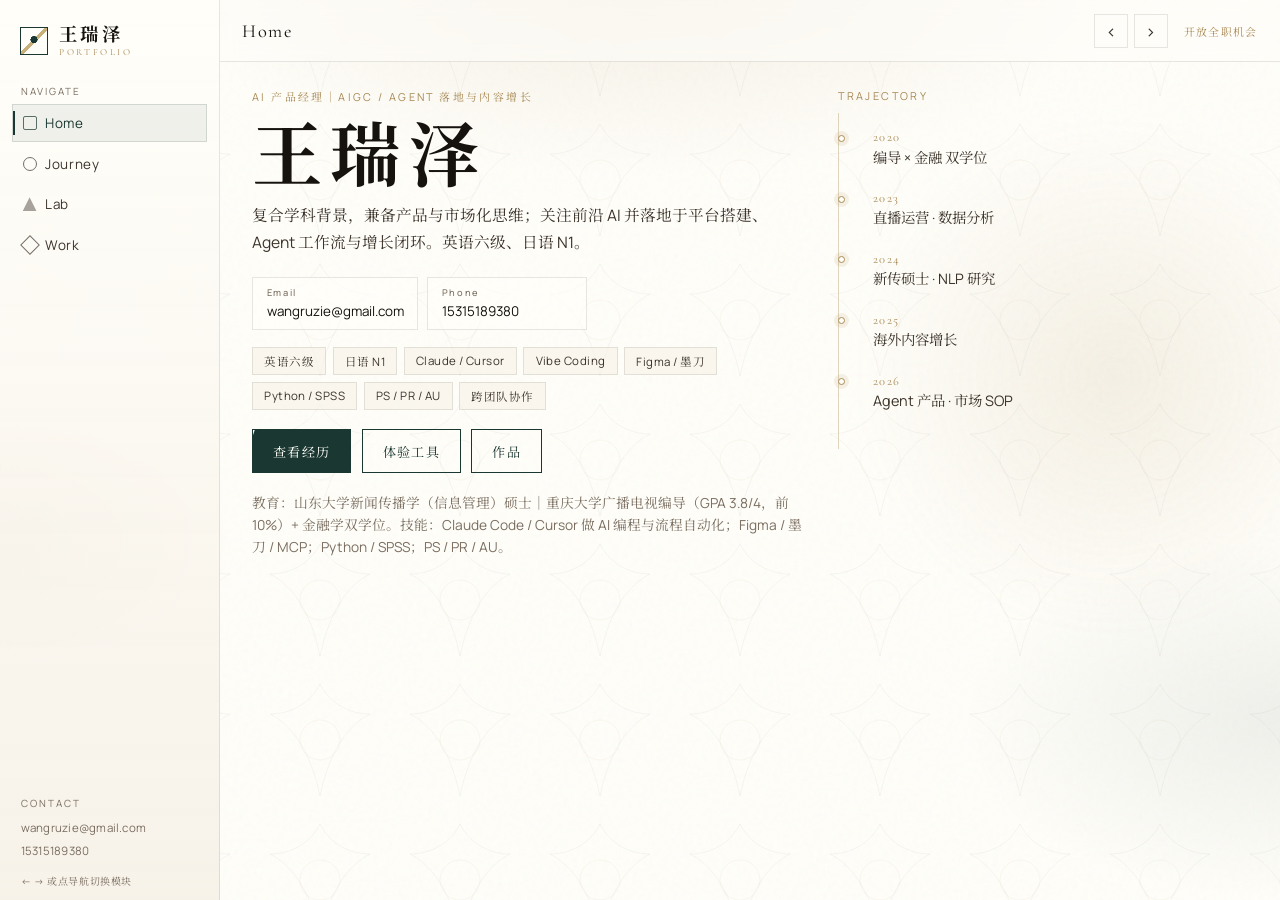
==== commit ef819bb6: "fix: gate edit UI behind password unlock Hide edit controls by default; unlock with password via Cmd" ====
--- a/index.html
+++ b/index.html
@@ -57,7 +57,7 @@
           <button type="button" class="icon-btn" id="nextMod" aria-label="下一个">›</button>
         </div>
         <div class="top__right">
-          <button type="button" class="ghost-btn" id="editBtn" title="?edit=1 也可进入">编辑</button>
+          <button type="button" class="ghost-btn" id="editBtn" hidden title="需密码解锁">编辑</button>
           <span class="top__status" data-edit-text="status">开放全职机会</span>
         </div>
       </header>
--- a/styles.css
+++ b/styles.css
@@ -605,6 +605,8 @@
   position: fixed; right: 1rem; bottom: 1rem; z-index: 40;
   display: flex; flex-direction: column; align-items: flex-end; gap: 0.45rem;
 }
+.edit-chrome[hidden] { display: none !important; }
+#editBtn[hidden] { display: none !important; }
 .edit-panel {
   width: min(280px, 80vw);
   padding: 0.85rem;
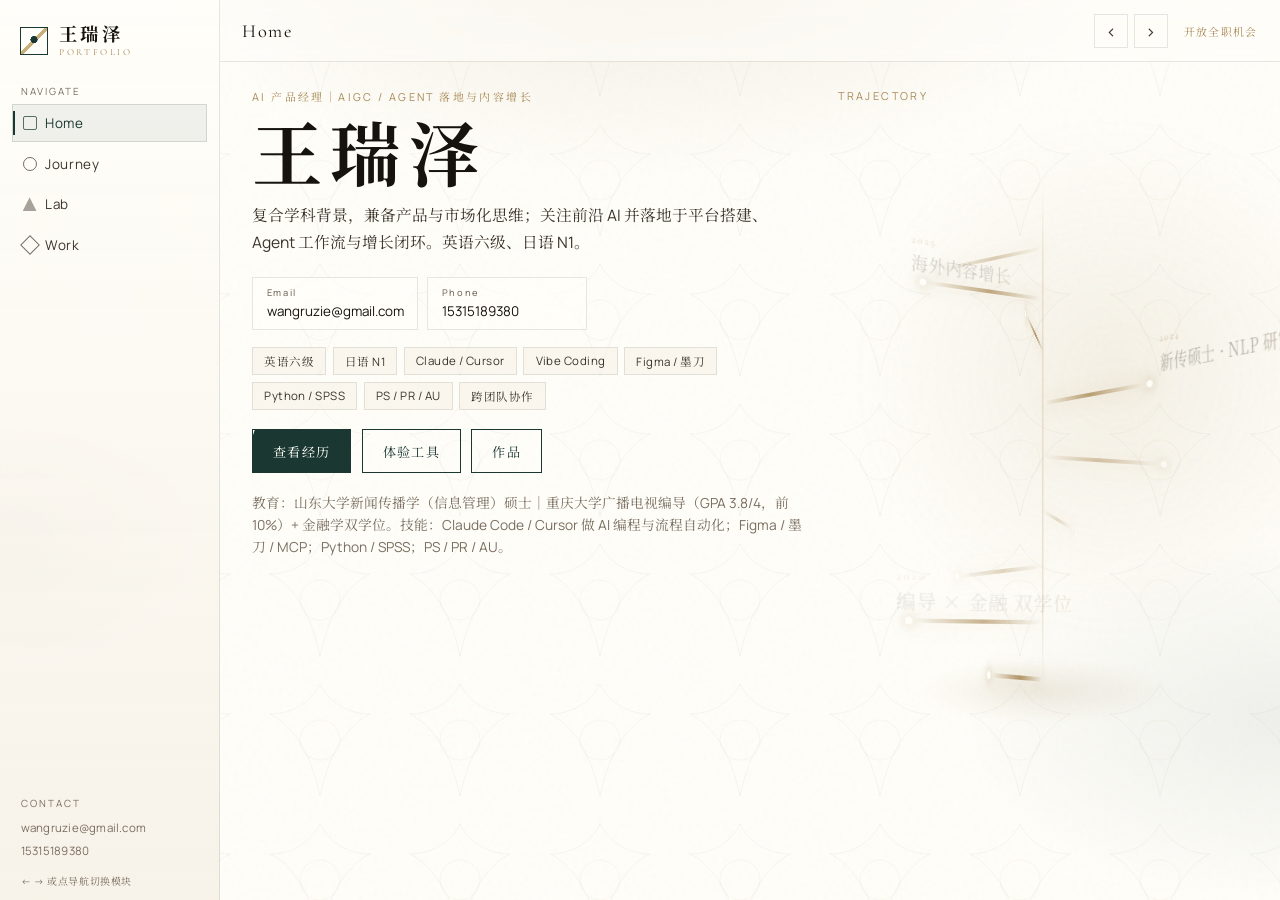
==== commit f5947c3f: "feat: golden spiral trajectory and editable image captions Replace home timeline with prior portfoli" ====
--- a/index.html
+++ b/index.html
@@ -87,6 +87,7 @@
 
   <script src="content.js"></script>
   <script src="editor.js"></script>
+  <script src="spiral-hero.js"></script>
   <script src="app.js"></script>
 </body>
 </html>
--- a/styles.css
+++ b/styles.css
@@ -641,6 +641,49 @@
   z-index: 50;
 }
 
+/* —— Lightbox —— */
+.lightbox {
+  position: fixed; inset: 0; z-index: 80;
+  display: grid; place-items: center;
+  padding: 1.2rem;
+}
+.lightbox[hidden] { display: none !important; }
+.lightbox__scrim {
+  position: absolute; inset: 0;
+  background: rgba(22, 19, 15, 0.55);
+  backdrop-filter: blur(6px);
+}
+.lightbox__panel {
+  position: relative; z-index: 1;
+  max-width: min(960px, 94vw);
+  max-height: 88vh;
+  margin: 0;
+  background: var(--ivory);
+  border: 1px solid var(--line);
+  box-shadow: var(--shadow-soft);
+  padding: 0.65rem;
+}
+.lightbox__img {
+  max-width: 100%; max-height: calc(88vh - 3.2rem);
+  width: auto; height: auto; object-fit: contain;
+  margin: 0 auto;
+}
+.lightbox__cap {
+  padding: 0.45rem 0.25rem 0.15rem;
+  font-size: 0.78rem; color: var(--ink-3); text-align: center;
+}
+.lightbox__close {
+  position: absolute; top: 0.35rem; right: 0.45rem;
+  width: 32px; height: 32px;
+  background: rgba(255,254,249,.9);
+  border: 1px solid var(--line);
+  font-size: 1.1rem; line-height: 1;
+  z-index: 2;
+}
+body.has-lightbox .app { pointer-events: none; }
+body.has-lightbox .lightbox { pointer-events: auto; }
+.media { cursor: zoom-in; }
+
 /* —— Responsive —— */
 @media (max-width: 980px) {
   :root { --rail: 72px; }
@@ -665,3 +708,117 @@
   }
   .atmosphere__orb { animation: none; }
 }
+
+/* —— Golden spiral staircase (from prior portfolio) —— */
+.home__spiral {
+  position: relative;
+  min-height: min(70vh, 640px);
+}
+.sx-spiral {
+  position: relative;
+  width: 100%;
+  height: min(70vh, 640px);
+  perspective: 1400px;
+  pointer-events: none;
+}
+body.is-editing .sx-spiral { pointer-events: auto; }
+.spiral-scene {
+  position: absolute; inset: 0;
+  transform-style: preserve-3d;
+  transform: rotateX(12deg);
+}
+.spiral-axis {
+  position: absolute; left: 50%; top: 9%; bottom: 9%; width: 1px;
+  transform: translateX(-0.5px);
+  background: linear-gradient(180deg, transparent, rgba(168,137,85,.4) 18%, rgba(168,137,85,.4) 82%, transparent);
+}
+.spiral-base {
+  position: absolute; left: 50%; bottom: 4%; width: 62%; height: 10%;
+  transform: translateX(-50%); border-radius: 50%;
+  background: radial-gradient(ellipse at center, rgba(168,137,85,.14), transparent 68%);
+  filter: blur(2px);
+}
+.spiral-step {
+  position: absolute; left: 50%; top: 50%;
+  transform-style: preserve-3d;
+  transform-origin: left center;
+  will-change: transform, opacity;
+}
+.spiral-tread {
+  position: relative;
+  width: clamp(110px, 12vw, 170px);
+  height: 4px; border-radius: 3px;
+  background: linear-gradient(90deg, rgba(255,254,249,.08), rgba(168,137,85,.92) 45%, rgba(255,254,249,.55));
+  box-shadow: 0 0 18px rgba(168,137,85,.28);
+}
+.spiral-tread::after {
+  content: "";
+  position: absolute; right: -3px; top: 50%;
+  width: 7px; height: 7px; border-radius: 50%;
+  transform: translateY(-50%);
+  background: rgba(255,254,249,.95);
+  box-shadow: 0 0 12px rgba(168,137,85,.75);
+}
+.spiral-label {
+  position: absolute; bottom: 8px; margin-left: 12px;
+  display: grid; gap: 3px; white-space: nowrap;
+  transform-origin: left bottom;
+  will-change: transform, opacity;
+  pointer-events: none;
+}
+body.is-editing .spiral-label { pointer-events: auto; cursor: text; }
+.spiral-year {
+  font-family: var(--font-latin);
+  font-size: 0.7rem; letter-spacing: 0.22em; color: var(--gold);
+}
+.spiral-word {
+  font-family: var(--font-display);
+  font-size: clamp(0.95rem, 1.5vw, 1.25rem);
+  letter-spacing: 0.04em; color: var(--ink);
+}
+.fx-shiny {
+  background-image: linear-gradient(120deg, rgba(22,19,15,.55) 0%, rgba(22,19,15,.55) 38%, #A88955 50%, rgba(22,19,15,.55) 62%, rgba(22,19,15,.55) 100%);
+  background-size: 200% auto;
+  -webkit-background-clip: text; background-clip: text;
+  -webkit-text-fill-color: transparent; color: transparent;
+  animation: fx-shine 3.2s linear infinite;
+  animation-delay: calc(var(--fx-i, 0) * 0.35s);
+}
+@keyframes fx-shine {
+  0% { background-position: 150% center; }
+  100% { background-position: -50% center; }
+}
+.fx-blur { opacity: 0; filter: blur(10px); transform: translateY(-8px); transition: .7s var(--ease); }
+.fx-blur.is-in { opacity: 1; filter: blur(0); transform: none; }
+.fx-gradient {
+  background-image: linear-gradient(90deg, #A88955, #16130F, #C9B07A, #A88955);
+  background-size: 300% 100%;
+  -webkit-background-clip: text; background-clip: text;
+  -webkit-text-fill-color: transparent;
+  animation: fx-flow 6s linear infinite;
+}
+@keyframes fx-flow {
+  0% { background-position: 0% center; }
+  100% { background-position: 300% center; }
+}
+
+/* Image caption edit affordance */
+.media__cap {
+  min-height: 1.4em;
+  border: 1px solid transparent;
+  transition: border-color .2s, background .2s;
+}
+body.is-editing .media__cap[data-edit-img] {
+  outline: 1px dashed rgba(168,137,85,.55);
+  outline-offset: 2px;
+  background: rgba(168,137,85,.06);
+  cursor: text;
+  pointer-events: auto;
+}
+body.is-editing .media[data-lightbox-src] { cursor: default; }
+body.is-editing .media[data-lightbox-src] img { pointer-events: none; }
+
+@media (max-width: 980px) {
+  .home__spiral { min-height: 360px; }
+  .sx-spiral { height: 360px; }
+}
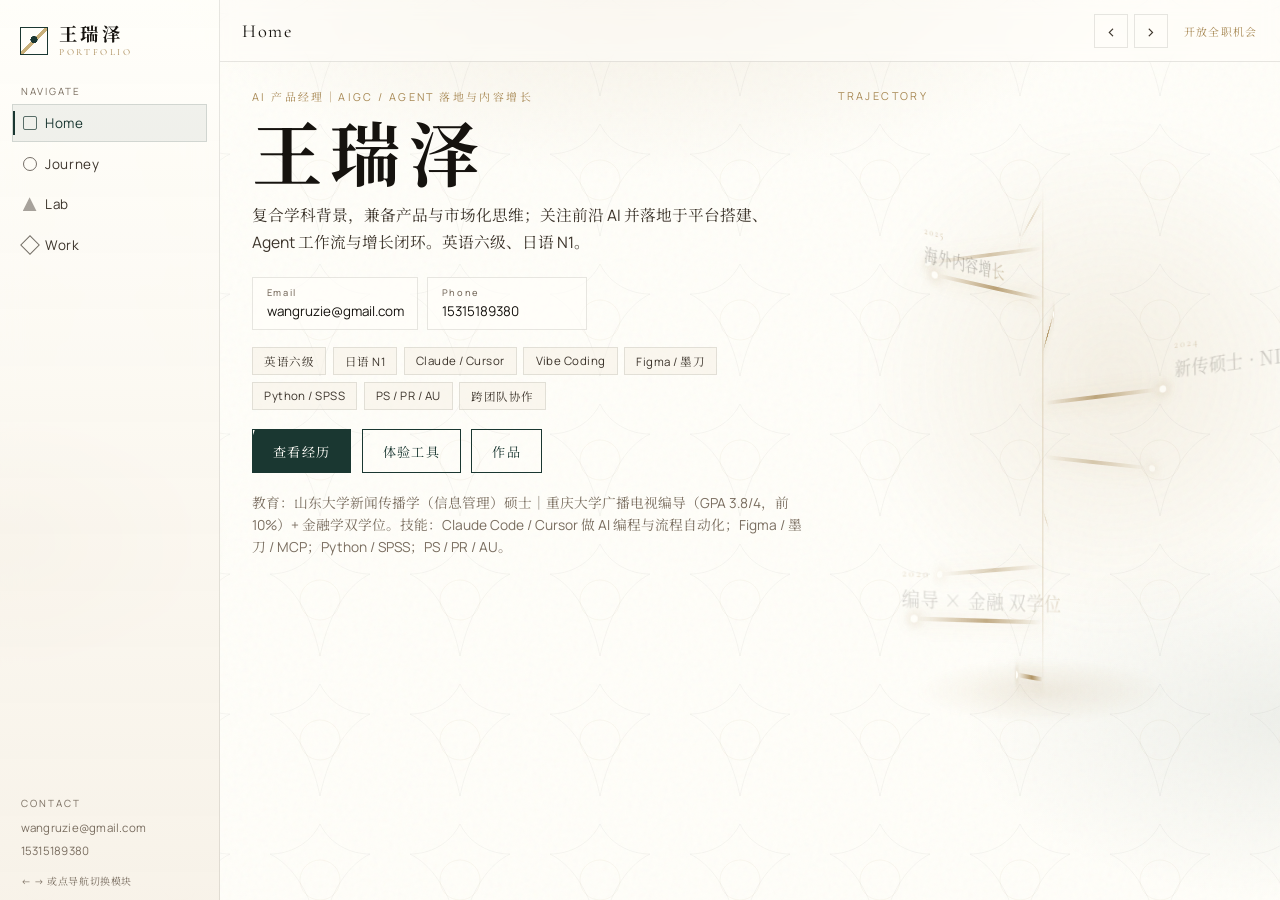
==== commit 1263f431: "fix: show full images on lab cards and speed up first load Use object-fit contain for covers, lazy-r" ====
--- a/index.html
+++ b/index.html
@@ -9,6 +9,7 @@
   <link rel="preconnect" href="https://fonts.gstatic.com" crossorigin />
   <link href="https://fonts.googleapis.com/css2?family=Cormorant+Garamond:wght@400;500;600;700&family=Manrope:wght@300;400;500;600;700&family=Noto+Serif+SC:wght@400;500;600;700&display=swap" rel="stylesheet" />
   <link rel="stylesheet" href="styles.css" />
+  <link rel="modulepreload" href="content.js" as="script" />
 </head>
 <body>
   <a class="skip" href="#corridor">跳到正文</a>
--- a/styles.css
+++ b/styles.css
@@ -493,11 +493,13 @@
 }
 .media:hover { transform: translateY(-3px); box-shadow: var(--shadow-soft); }
 .media img {
-  width: 100%; aspect-ratio: 16/10; object-fit: cover;
-  filter: saturate(0.92) contrast(1.02);
+  width: 100%; aspect-ratio: 16/10; object-fit: contain;
+  object-position: center;
+  background: var(--ivory-2);
+  filter: saturate(0.95) contrast(1.02);
   transition: transform .6s var(--ease);
 }
-.media:hover img { transform: scale(1.04); }
+.media:hover img { transform: scale(1.02); }
 .media figcaption {
   padding: 0.45rem 0.55rem;
   font-size: 0.72rem; color: var(--ink-3); letter-spacing: 0.04em;
@@ -525,8 +527,9 @@
 /* —— Lab / Work featured —— */
 .feature {
   display: grid;
-  grid-template-columns: 1.1fr 0.9fr;
+  grid-template-columns: minmax(0, 1.1fr) minmax(0, 0.9fr);
   gap: 1rem;
+  align-items: stretch;
   border: 1px solid var(--line);
   background: rgba(255,254,249,.7);
   padding: 1rem;
@@ -538,12 +541,36 @@
   box-shadow: var(--shadow-soft);
 }
 .feature__cover {
-  min-height: 160px;
-  background: var(--ivory-2) center/cover no-repeat;
-  border: 1px solid var(--line);
-}
-.feature__body { display: flex; flex-direction: column; }
+  position: relative;
+  min-height: 140px;
+  aspect-ratio: 16 / 10;
+  max-height: min(300px, 42vh);
+  display: grid;
+  place-items: center;
+  overflow: hidden;
+  background: var(--ivory-2);
+  border: 1px solid var(--line);
+}
+.feature__cover--empty { min-height: 120px; }
+.feature__cover img {
+  width: 100%;
+  height: 100%;
+  object-fit: contain;
+  object-position: center;
+  display: block;
+}
+.feature__body { display: flex; flex-direction: column; min-width: 0; }
 .feature__body .btn-row { margin-top: auto; padding-top: 0.8rem; }
+
+@media (max-width: 1100px) {
+  .feature {
+    grid-template-columns: 1fr;
+  }
+  .feature__cover {
+    max-height: min(240px, 38vh);
+    width: 100%;
+  }
+}
 
 /* —— Flow diagram for 星阵 —— */
 .flow {
@@ -822,3 +849,15 @@
   .home__spiral { min-height: 360px; }
   .sx-spiral { height: 360px; }
 }
+
+
+/* responsive image safety */
+.pane { overflow-x: hidden; }
+.feature, .media-grid, .grid-2, .grid-3 { max-width: 100%; }
+.media-grid {
+  grid-template-columns: repeat(auto-fill, minmax(min(100%, 200px), 1fr));
+}
+@media (max-height: 700px) {
+  .feature__cover { max-height: 200px; }
+  .home__spiral, .sx-spiral { min-height: 300px; height: 300px; }
+}
